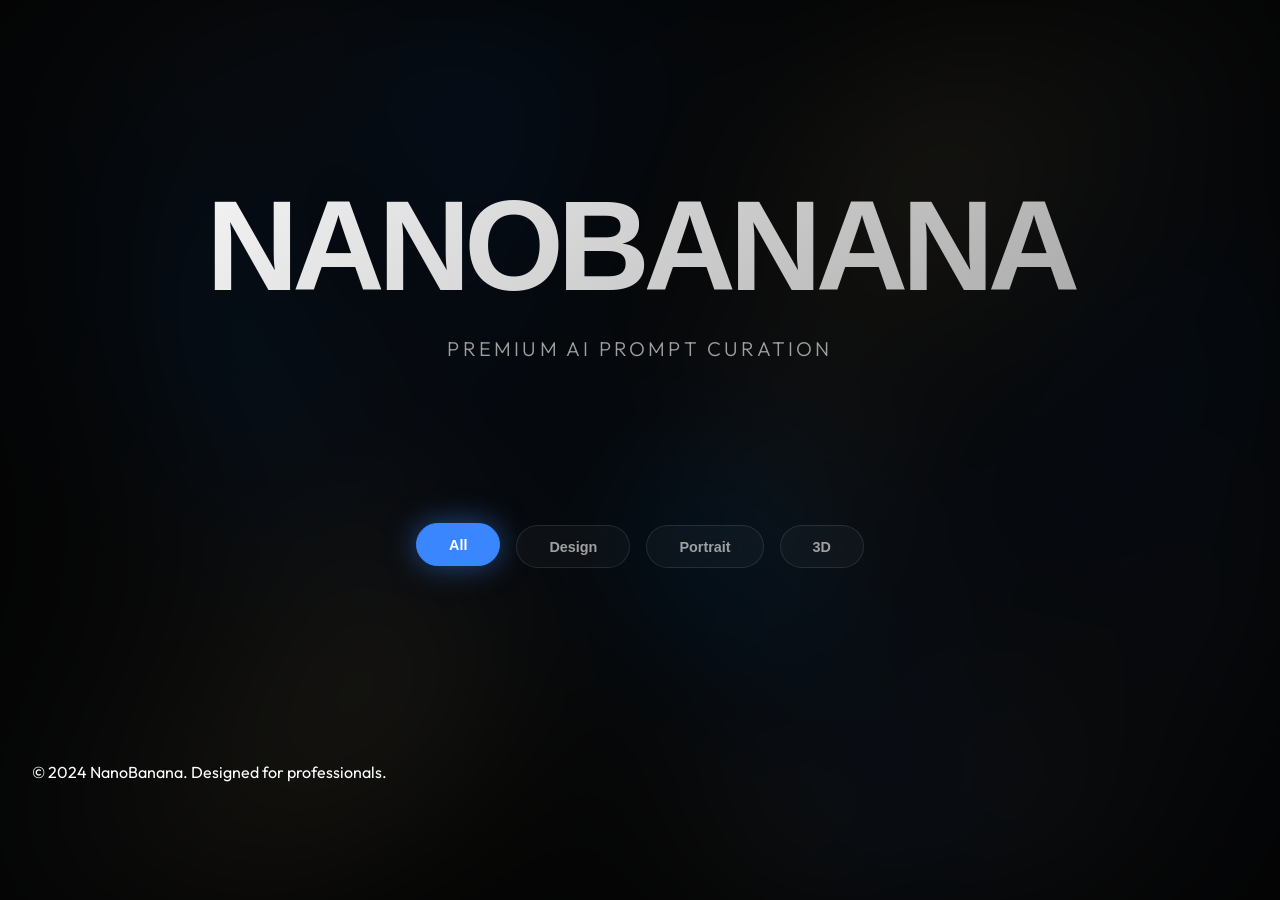
==== index.html @ cca03743 "Initial commit: Banana Gallery with Supabase and Security" ====
<!DOCTYPE html>
<html lang="ko">

<head>
    <meta charset="UTF-8">
    <meta name="viewport" content="width=device-width, initial-scale=1.0">
    <title>NanoBanana Prompt Gallery</title>
    <link rel="stylesheet" href="style.css">
    <link
        href="https://fonts.googleapis.com/css2?family=Outfit:wght@300;400;600;900&family=Syncopate:wght@700&display=swap"
        rel="stylesheet">
</head>

<body>
    <header class="hero">
        <div class="container">
            <h1 class="fade-in">NANOBANANA</h1>
            <p class="subtitle">Premium AI Prompt Curation</p>
        </div>
    </header>

    <main class="container">
        <div class="filter-bar">
            <button class="filter-btn active" data-tag="all">All</button>
            <button class="filter-btn" data-tag="Design">Design</button>
            <button class="filter-btn" data-tag="Portrait">Portrait</button>
            <button class="filter-btn" data-tag="3D">3D</button>
        </div>

        <div id="gallery" class="grid">
            <!-- Prompts will be loaded here -->
        </div>
    </main>

    <footer class="container">
        <p>&copy; 2024 NanoBanana. Designed for professionals.</p>
    </footer>

    <div id="modal" class="modal">
        <div class="modal-content">
            <span class="close">&times;</span>
            <div class="modal-body">
                <img id="modal-image" src="" alt="">
                <div class="modal-info">
                    <h2 id="modal-title"></h2>
                    <p id="modal-model" class="model-badge"></p>
                    <div class="prompt-box">
                        <pre id="modal-prompt"></pre>
                        <button id="copy-btn" class="copy-btn">COPY PROMPT</button>
                    </div>
                </div>
            </div>
        </div>
    </div>

    <script src="https://cdn.jsdelivr.net/npm/@supabase/supabase-js@2"></script>
    <script src="app.js"></script>
</body>

</html>
---- style.css ----
@import url('https://fonts.googleapis.com/css2?family=Outfit:wght@300;400;600;900&family=Syncopate:wght@700&display=swap');

:root {
    --bg-dark: #050505;
    --accent: #3a86ff;
    --accent-glow: rgba(58, 134, 255, 0.5);
    --gold: #d4af37;
    --glass: rgba(255, 255, 255, 0.03);
    --glass-border: rgba(255, 255, 255, 0.1);
    --text-primary: #ffffff;
    --text-secondary: #a0a0a0;
    --font-main: 'Outfit', sans-serif;
    --font-heading: 'Syncopate', sans-serif;
}

* {
    margin: 0;
    padding: 0;
    box-sizing: border-box;
}

body {
    background-color: var(--bg-dark);
    color: var(--text-primary);
    font-family: var(--font-main);
    line-height: 1.6;
    overflow-x: hidden;
    position: relative;
}

/* Luxury Background */
body::before {
    content: '';
    position: fixed;
    top: 0;
    left: 0;
    width: 100%;
    height: 100%;
    background: url('assets/images/hero-bg.png') no-repeat center center/cover;
    opacity: 0.15;
    z-index: -1;
    filter: blur(80px);
}

.container {
    max-width: 1400px;
    margin: 0 auto;
    padding: 0 2rem;
}

/* Navigation / Header */
.hero {
    padding: 12rem 0 6rem;
    text-align: center;
    position: relative;
}

h1 {
    font-family: var(--font-heading);
    font-size: clamp(3rem, 10vw, 9rem);
    font-weight: 900;
    line-height: 0.85;
    letter-spacing: -0.05em;
    margin-bottom: 2rem;
    background: linear-gradient(135deg, #fff 0%, #a0a0a0 100%);
    -webkit-background-clip: text;
    background-clip: text;
    -webkit-text-fill-color: transparent;
    text-transform: uppercase;
}

.subtitle {
    font-size: 1.25rem;
    color: var(--text-secondary);
    max-width: 700px;
    margin: 0 auto;
    font-weight: 300;
    letter-spacing: 0.2rem;
    text-transform: uppercase;
}

/* Premium Filter Bar */
.filter-bar {
    display: flex;
    justify-content: center;
    gap: 1rem;
    margin: 4rem 0;
    position: sticky;
    top: 2rem;
    z-index: 100;
}

.filter-btn {
    background: var(--glass);
    border: 1px solid var(--glass-border);
    backdrop-filter: blur(20px);
    color: var(--text-secondary);
    padding: 0.8rem 2rem;
    border-radius: 100px;
    cursor: pointer;
    font-weight: 600;
    font-size: 0.9rem;
    transition: all 0.4s cubic-bezier(0.23, 1, 0.32, 1);
}

.filter-btn.active,
.filter-btn:hover {
    background: var(--accent);
    color: white;
    border-color: var(--accent);
    box-shadow: 0 0 30px var(--accent-glow);
    transform: translateY(-2px);
}

/* Grid & Cards */
.grid {
    display: grid;
    grid-template-columns: repeat(auto-fill, minmax(350px, 1fr));
    gap: 3rem;
    padding-bottom: 8rem;
}

.card {
    position: relative;
    background: #000;
    border-radius: 24px;
    overflow: hidden;
    cursor: pointer;
    transition: all 0.6s cubic-bezier(0.165, 0.84, 0.44, 1);
    border: 1px solid #1a1a1a;
}

.card.reveal {
    opacity: 0;
    transform: translateY(30px);
}

.card:hover {
    transform: scale(1.02);
    border-color: var(--accent);
    box-shadow: 0 20px 40px rgba(0, 0, 0, 0.4);
}

.card img {
    width: 100%;
    height: 500px;
    object-fit: cover;
    transition: all 0.8s ease;
    filter: brightness(0.7) contrast(1.1);
}

.card:hover img {
    transform: scale(1.1);
    filter: brightness(1) contrast(1);
}

.card::after {
    content: '';
    position: absolute;
    bottom: 0;
    left: 0;
    width: 100%;
    height: 50%;
    background: linear-gradient(to top, rgba(0, 0, 0, 0.9) 0%, transparent 100%);
    pointer-events: none;
}

.card-info {
    position: absolute;
    bottom: 0;
    left: 0;
    padding: 2.5rem;
    z-index: 2;
    width: 100%;
}

.card h3 {
    font-family: var(--font-heading);
    font-size: 1.5rem;
    margin-bottom: 0.5rem;
    letter-spacing: -0.02em;
}

.card p {
    color: var(--accent);
    font-weight: 600;
    text-transform: uppercase;
    font-size: 0.8rem;
    letter-spacing: 0.1em;
}

/* Luxury Modal */
.modal {
    display: none;
    position: fixed;
    z-index: 1001;
    left: 0;
    top: 0;
    width: 100%;
    height: 100%;
    background: rgba(0, 0, 0, 0.9);
    backdrop-filter: blur(15px);
}

.modal-content {
    background: #0a0a0a;
    margin: 2% auto;
    max-width: 1200px;
    width: 95%;
    border-radius: 32px;
    overflow: hidden;
    position: relative;
    border: 1px solid #222;
}

.close {
    position: absolute;
    right: 32px;
    top: 24px;
    font-size: 32px;
    color: #fff;
    cursor: pointer;
    z-index: 10;
    transition: transform 0.3s ease;
}

.close:hover {
    transform: rotate(90deg);
}

.modal-body {
    display: flex;
}

.modal-body img {
    width: 60%;
    height: 85vh;
    object-fit: cover;
}

.modal-info {
    width: 40%;
    padding: 4rem;
    display: flex;
    flex-direction: column;
    justify-content: center;
}

.modal-info h2 {
    font-family: var(--font-heading);
    font-size: 2.5rem;
    margin-bottom: 1rem;
    line-height: 1;
}

.model-badge {
    color: var(--accent);
    text-transform: uppercase;
    font-size: 0.8rem;
    letter-spacing: 0.1rem;
    margin-bottom: 2rem;
    display: block;
}

.prompt-box {
    background: rgba(255, 255, 255, 0.03);
    padding: 2rem;
    border-radius: 20px;
    border: 1px solid rgba(255, 255, 255, 0.05);
}

pre {
    white-space: pre-wrap;
    word-break: break-all;
    font-family: inherit;
    font-size: 1.1rem;
    color: var(--text-secondary);
    margin-bottom: 2.5rem;
    line-height: 1.8;
}

.copy-btn {
    background: var(--text-primary);
    color: #000;
    border: none;
    padding: 1.2rem;
    border-radius: 12px;
    font-weight: 900;
    cursor: pointer;
    width: 100%;
    text-transform: uppercase;
    letter-spacing: 0.1rem;
    transition: all 0.3s ease;
}

.copy-btn:hover {
    background: var(--accent);
    color: white;
}

@media (max-width: 1024px) {
    .modal-body {
        flex-direction: column;
    }

    .modal-body img,
    .modal-info {
        width: 100%;
    }

    .modal-body img {
        height: 400px;
    }

    .modal-info {
        padding: 2rem;
    }
}

@media (max-width: 768px) {
    h1 {
        font-size: 4rem;
    }

    .hero {
        padding: 8rem 0 4rem;
    }

    .filter-bar {
        overflow-x: auto;
        justify-content: flex-start;
        padding: 1rem;
    }

    .filter-btn {
        white-space: nowrap;
    }
}
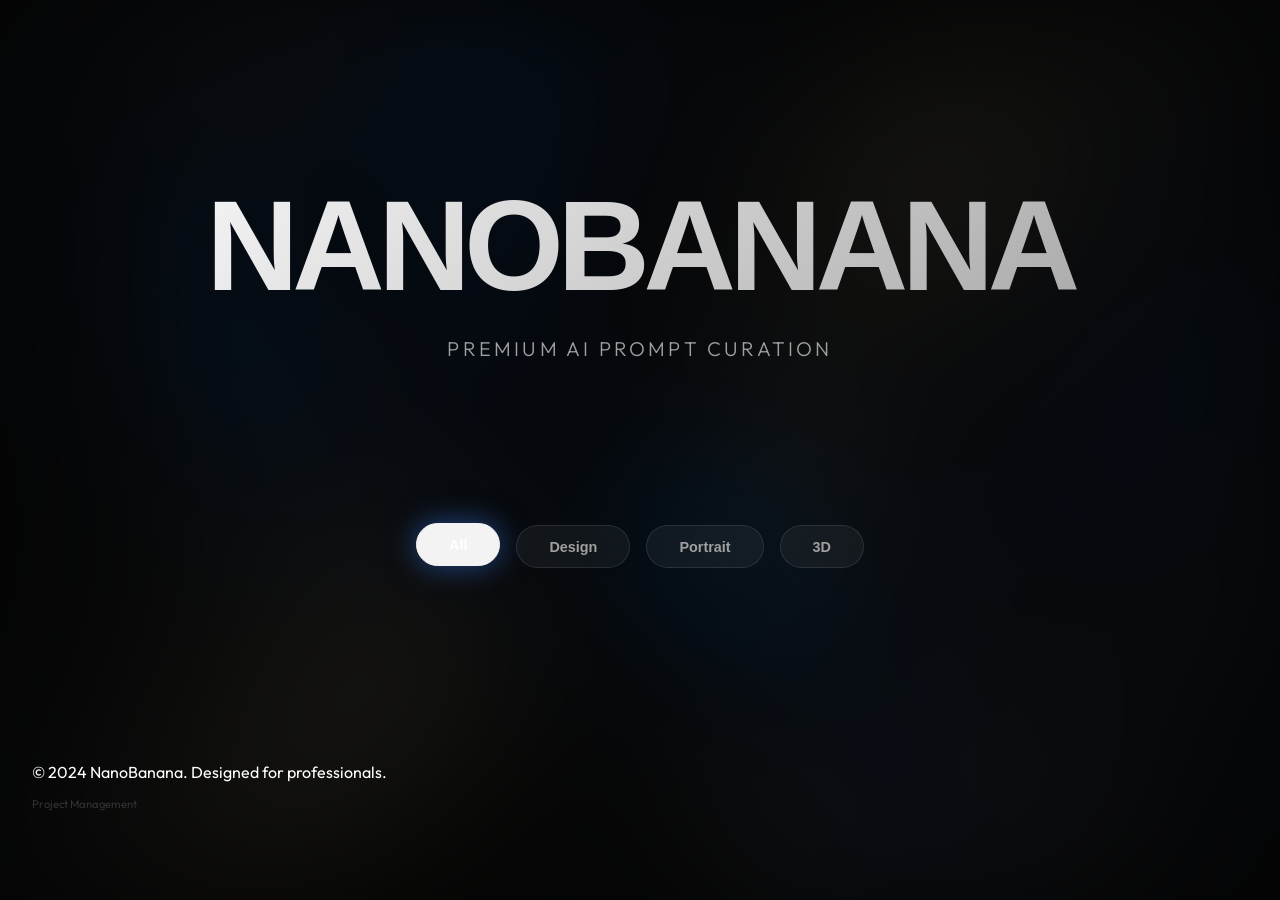
==== commit 75cc3144: "Genius Upgrade: Fixed filtering, improved UI, and added admin link" ====
--- a/index.html
+++ b/index.html
@@ -34,6 +34,9 @@
 
     <footer class="container">
         <p>&copy; 2024 NanoBanana. Designed for professionals.</p>
+        <a href="admin.html"
+            style="font-size: 0.7rem; color: #333; text-decoration: none; margin-top: 10px; display: block;">Project
+            Management</a>
     </footer>
 
     <div id="modal" class="modal">
--- a/style.css
+++ b/style.css
@@ -11,18 +11,27 @@
     --text-secondary: #a0a0a0;
     --font-main: 'Outfit', sans-serif;
     --font-heading: 'Syncopate', sans-serif;
+    --bg: #050505;
+    --card-bg: rgba(255, 255, 255, 0.03);
+    --glass: rgba(255, 255, 255, 0.05);
+    --accent: #f3f3f3;
+    --text: #ffffff;
+    --text-dim: #a0a0a0;
+    --banana: #FFE135;
+    --gradient: linear-gradient(135deg, #FFD700 0%, #FFA500 100%);
 }
 
 * {
     margin: 0;
     padding: 0;
     box-sizing: border-box;
+    -webkit-font-smoothing: antialiased;
 }
 
 body {
-    background-color: var(--bg-dark);
-    color: var(--text-primary);
-    font-family: var(--font-main);
+    background: var(--bg);
+    color: var(--text);
+    font-family: 'Outfit', sans-serif;
     line-height: 1.6;
     overflow-x: hidden;
     position: relative;
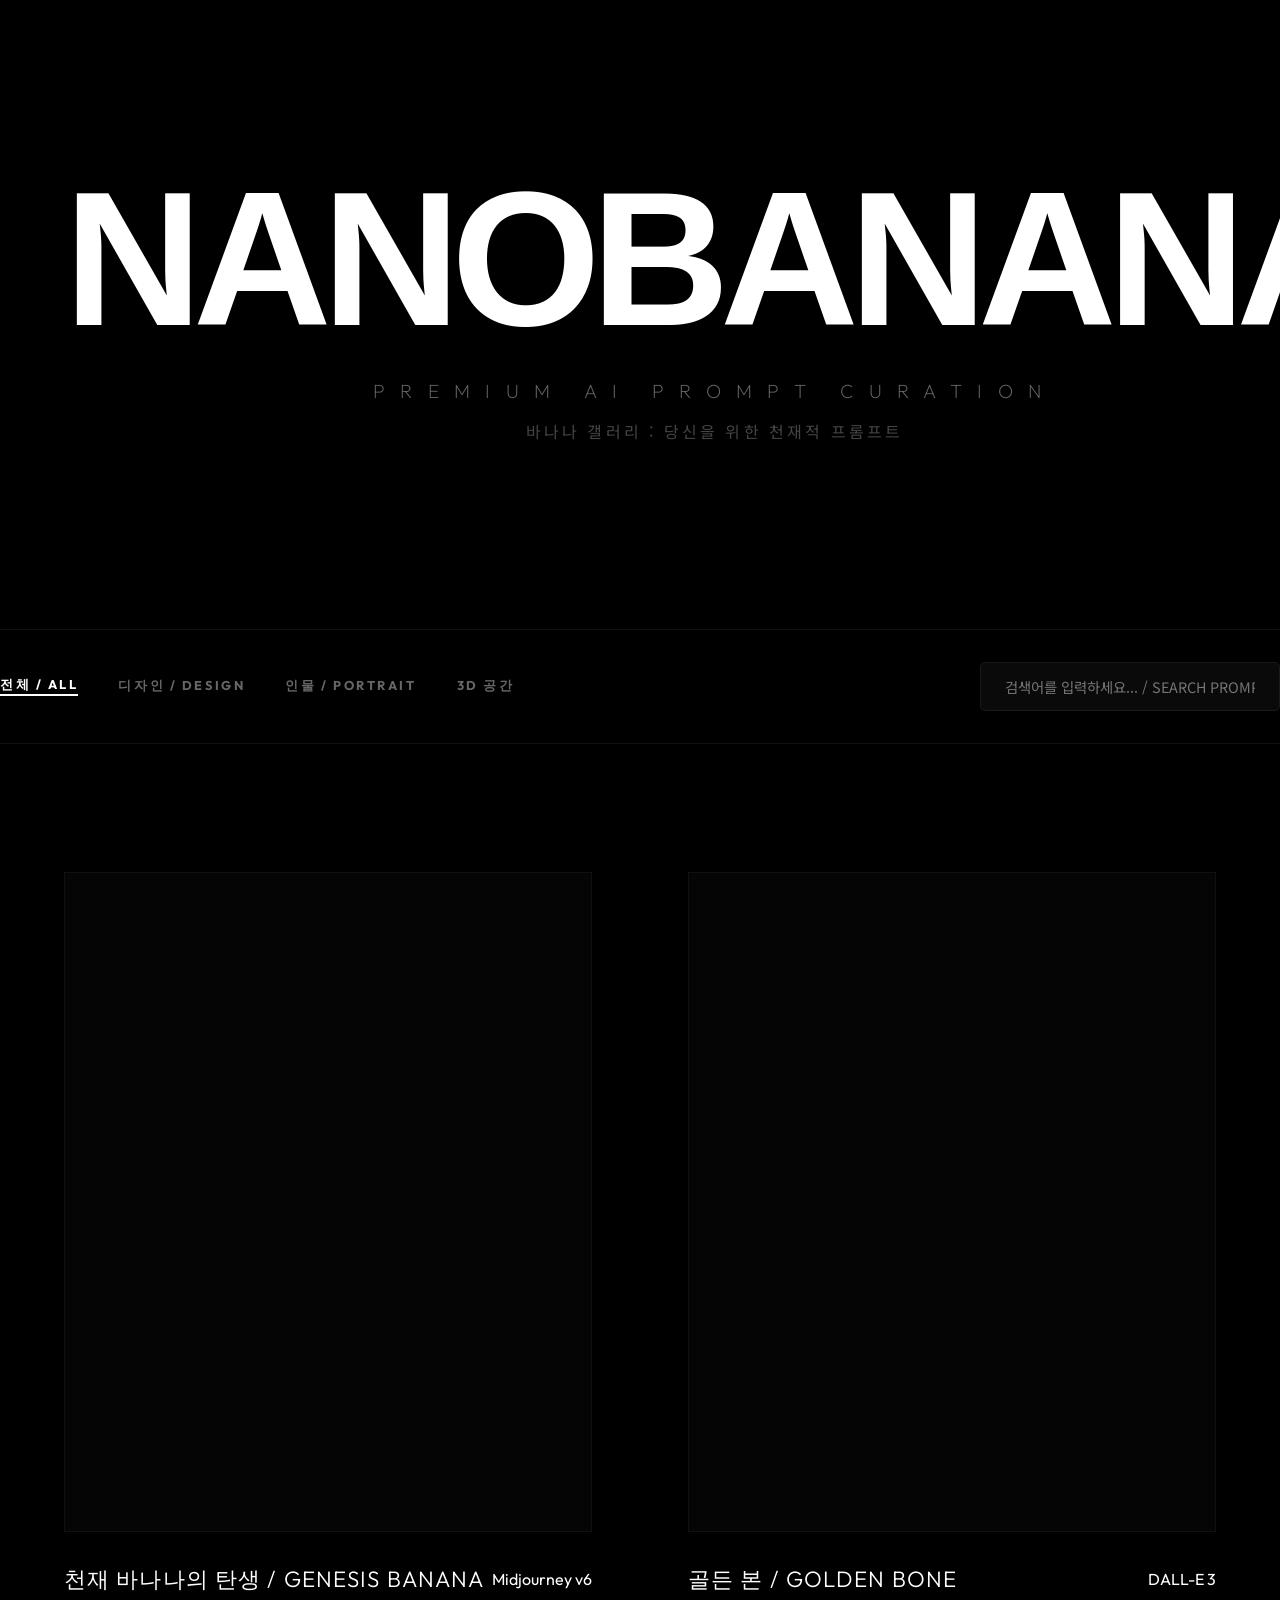
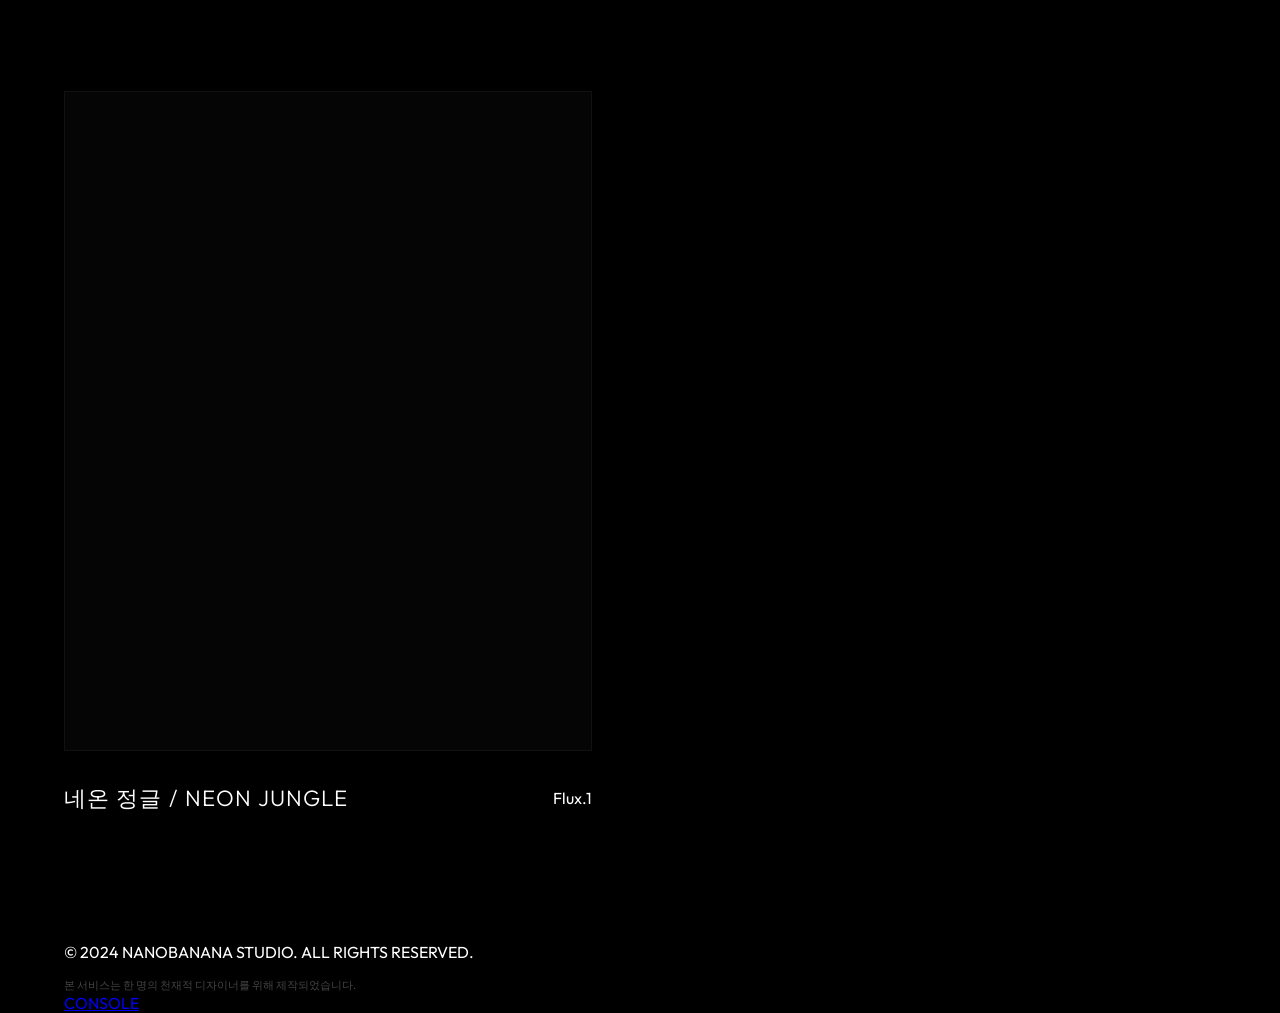
==== commit d0431ad9: "Strategic Update: Search, KR Support, and Data Management Console" ====
--- a/index.html
+++ b/index.html
@@ -4,54 +4,64 @@
 <head>
     <meta charset="UTF-8">
     <meta name="viewport" content="width=device-width, initial-scale=1.0">
-    <title>NanoBanana Prompt Gallery</title>
+    <title>NANOBANANA | 프리미엄 프롬프트 전시관</title>
     <link rel="stylesheet" href="style.css">
     <link
-        href="https://fonts.googleapis.com/css2?family=Outfit:wght@300;400;600;900&family=Syncopate:wght@700&display=swap"
+        href="https://fonts.googleapis.com/css2?family=Outfit:wght@200;300;400;700;900&family=Noto+Sans+KR:wght@100;300;400;700&family=Syncopate:wght@700&display=swap"
         rel="stylesheet">
 </head>
 
 <body>
-    <header class="hero">
+    <header>
         <div class="container">
-            <h1 class="fade-in">NANOBANANA</h1>
-            <p class="subtitle">Premium AI Prompt Curation</p>
+            <h1 id="hero-title">NANOBANANA</h1>
+            <p class="subtitle">PREMIUM AI PROMPT CURATION</p>
+            <p class="kor-subtitle">바나나 갤러리 : 당신을 위한 천재적 프롬프트</p>
         </div>
     </header>
 
+    <div class="sticky-nav">
+        <div class="container nav-box">
+            <nav class="filter-bar">
+                <button class="filter-btn active" data-tag="all">전체 / ALL</button>
+                <button class="filter-btn" data-tag="Design">디자인 / DESIGN</button>
+                <button class="filter-btn" data-tag="Portrait">인물 / PORTRAIT</button>
+                <button class="filter-btn" data-tag="3D">3D 공간</button>
+            </nav>
+            <div class="search-box">
+                <input type="text" id="search-input" placeholder="검색어를 입력하세요... / SEARCH PROMPT">
+            </div>
+        </div>
+    </div>
+
     <main class="container">
-        <div class="filter-bar">
-            <button class="filter-btn active" data-tag="all">All</button>
-            <button class="filter-btn" data-tag="Design">Design</button>
-            <button class="filter-btn" data-tag="Portrait">Portrait</button>
-            <button class="filter-btn" data-tag="3D">3D</button>
-        </div>
-
         <div id="gallery" class="grid">
-            <!-- Prompts will be loaded here -->
+            <!-- 콘텐츠가 로드되는 중입니다 -->
         </div>
     </main>
 
-    <footer class="container">
-        <p>&copy; 2024 NanoBanana. Designed for professionals.</p>
-        <a href="admin.html"
-            style="font-size: 0.7rem; color: #333; text-decoration: none; margin-top: 10px; display: block;">Project
-            Management</a>
+    <footer>
+        <div class="container">
+            <p>&copy; 2024 NANOBANANA STUDIO. ALL RIGHTS RESERVED.</p>
+            <p style="font-size: 0.7rem; color: #444; margin-top: 1rem;">본 서비스는 한 명의 천재적 디자이너를 위해 제작되었습니다.</p>
+            <a href="admin.html" class="admin-link">CONSOLE</a>
+        </div>
     </footer>
 
+    <!-- Modal -->
     <div id="modal" class="modal">
+        <span class="close" id="modal-close">&times;</span>
         <div class="modal-content">
-            <span class="close">&times;</span>
-            <div class="modal-body">
+            <div class="modal-left">
                 <img id="modal-image" src="" alt="">
-                <div class="modal-info">
-                    <h2 id="modal-title"></h2>
-                    <p id="modal-model" class="model-badge"></p>
-                    <div class="prompt-box">
-                        <pre id="modal-prompt"></pre>
-                        <button id="copy-btn" class="copy-btn">COPY PROMPT</button>
-                    </div>
+            </div>
+            <div class="modal-right">
+                <p id="modal-model" class="model-tag"></p>
+                <h2 id="modal-title"></h2>
+                <div class="modal-prompt-box">
+                    <pre id="modal-prompt"></pre>
                 </div>
+                <button id="copy-btn" class="copy-btn">프롬프트 복사 / COPY PROMPT</button>
             </div>
         </div>
     </div>
--- a/style.css
+++ b/style.css
@@ -1,24 +1,14 @@
-@import url('https://fonts.googleapis.com/css2?family=Outfit:wght@300;400;600;900&family=Syncopate:wght@700&display=swap');
+@import url('https://fonts.googleapis.com/css2?family=Outfit:wght@200;300;400;700;900&family=Noto+Sans+KR:wght@100;300;400;700&family=Syncopate:wght@700&display=swap');
 
 :root {
-    --bg-dark: #050505;
-    --accent: #3a86ff;
-    --accent-glow: rgba(58, 134, 255, 0.5);
-    --gold: #d4af37;
-    --glass: rgba(255, 255, 255, 0.03);
-    --glass-border: rgba(255, 255, 255, 0.1);
-    --text-primary: #ffffff;
-    --text-secondary: #a0a0a0;
+    --bg: #000000;
+    --accent: #ffffff;
+    --accent-dim: #666666;
+    --banana: #FFE135;
+    --font-heading: 'Syncopate', sans-serif;
+    --font-kr: 'Noto Sans KR', sans-serif;
     --font-main: 'Outfit', sans-serif;
-    --font-heading: 'Syncopate', sans-serif;
-    --bg: #050505;
-    --card-bg: rgba(255, 255, 255, 0.03);
-    --glass: rgba(255, 255, 255, 0.05);
-    --accent: #f3f3f3;
-    --text: #ffffff;
-    --text-dim: #a0a0a0;
-    --banana: #FFE135;
-    --gradient: linear-gradient(135deg, #FFD700 0%, #FFA500 100%);
+    --transition: all 0.8s cubic-bezier(0.19, 1, 0.22, 1);
 }
 
 * {
@@ -30,318 +20,286 @@
 
 body {
     background: var(--bg);
-    color: var(--text);
-    font-family: 'Outfit', sans-serif;
-    line-height: 1.6;
+    color: var(--accent);
+    font-family: var(--font-main);
     overflow-x: hidden;
-    position: relative;
-}
-
-/* Luxury Background */
-body::before {
-    content: '';
-    position: fixed;
-    top: 0;
-    left: 0;
-    width: 100%;
-    height: 100%;
-    background: url('assets/images/hero-bg.png') no-repeat center center/cover;
-    opacity: 0.15;
-    z-index: -1;
-    filter: blur(80px);
 }
 
 .container {
-    max-width: 1400px;
+    max-width: 1800px;
     margin: 0 auto;
-    padding: 0 2rem;
-}
-
-/* Navigation / Header */
-.hero {
-    padding: 12rem 0 6rem;
+    padding: 0 5vw;
+}
+
+/* --- Header --- */
+header {
+    height: 70vh;
+    display: flex;
+    flex-direction: column;
+    justify-content: center;
+    align-items: center;
     text-align: center;
-    position: relative;
+    border-bottom: 1px solid #111;
 }
 
 h1 {
     font-family: var(--font-heading);
-    font-size: clamp(3rem, 10vw, 9rem);
-    font-weight: 900;
-    line-height: 0.85;
+    font-size: clamp(3rem, 15vw, 15rem);
+    font-weight: 700;
+    line-height: 0.75;
     letter-spacing: -0.05em;
-    margin-bottom: 2rem;
-    background: linear-gradient(135deg, #fff 0%, #a0a0a0 100%);
-    -webkit-background-clip: text;
-    background-clip: text;
-    -webkit-text-fill-color: transparent;
+    margin-bottom: 3rem;
+}
+
+.subtitle {
+    font-size: 1.2rem;
     text-transform: uppercase;
-}
-
-.subtitle {
-    font-size: 1.25rem;
-    color: var(--text-secondary);
-    max-width: 700px;
-    margin: 0 auto;
-    font-weight: 300;
+    letter-spacing: 0.8em;
+    color: var(--accent-dim);
+    font-weight: 200;
+    margin-bottom: 1rem;
+}
+
+.kor-subtitle {
+    font-family: var(--font-kr);
+    font-size: 1rem;
     letter-spacing: 0.2rem;
+    color: #444;
+}
+
+/* --- Sticky Navigation --- */
+.sticky-nav {
+    position: sticky;
+    top: 0;
+    z-index: 1000;
+    background: rgba(0, 0, 0, 0.9);
+    backdrop-filter: blur(40px);
+    border-bottom: 1px solid #111;
+}
+
+.nav-box {
+    display: flex;
+    justify-content: space-between;
+    align-items: center;
+    padding: 2rem 0;
+}
+
+.filter-bar {
+    display: flex;
+    gap: 2.5rem;
+}
+
+.filter-btn {
+    background: none;
+    border: none;
+    color: var(--accent-dim);
+    font-family: var(--font-main);
+    font-size: 0.8rem;
+    font-weight: 700;
     text-transform: uppercase;
-}
-
-/* Premium Filter Bar */
-.filter-bar {
-    display: flex;
-    justify-content: center;
-    gap: 1rem;
-    margin: 4rem 0;
-    position: sticky;
-    top: 2rem;
-    z-index: 100;
-}
-
-.filter-btn {
-    background: var(--glass);
-    border: 1px solid var(--glass-border);
-    backdrop-filter: blur(20px);
-    color: var(--text-secondary);
-    padding: 0.8rem 2rem;
-    border-radius: 100px;
-    cursor: pointer;
-    font-weight: 600;
+    letter-spacing: 0.2em;
+    cursor: pointer;
+    transition: var(--transition);
+}
+
+.filter-btn:hover,
+.filter-btn.active {
+    color: var(--accent);
+}
+
+.filter-btn.active {
+    border-bottom: 2px solid white;
+}
+
+.search-box {
+    width: 300px;
+}
+
+.search-box input {
+    width: 100%;
+    background: #0a0a0a;
+    border: 1px solid #1a1a1a;
+    color: white;
+    padding: 0.8rem 1.5rem;
+    border-radius: 5px;
+    font-family: var(--font-kr);
     font-size: 0.9rem;
-    transition: all 0.4s cubic-bezier(0.23, 1, 0.32, 1);
-}
-
-.filter-btn.active,
-.filter-btn:hover {
-    background: var(--accent);
-    color: white;
-    border-color: var(--accent);
-    box-shadow: 0 0 30px var(--accent-glow);
-    transform: translateY(-2px);
-}
-
-/* Grid & Cards */
+}
+
+/* --- Grid --- */
 .grid {
     display: grid;
-    grid-template-columns: repeat(auto-fill, minmax(350px, 1fr));
-    gap: 3rem;
-    padding-bottom: 8rem;
+    grid-template-columns: repeat(auto-fill, minmax(400px, 1fr));
+    gap: 6rem;
+    padding: 8rem 0;
 }
 
 .card {
     position: relative;
-    background: #000;
-    border-radius: 24px;
+    cursor: pointer;
+}
+
+.card-img-wrapper {
+    width: 100%;
+    aspect-ratio: 4/5;
+    background: #050505;
     overflow: hidden;
-    cursor: pointer;
-    transition: all 0.6s cubic-bezier(0.165, 0.84, 0.44, 1);
-    border: 1px solid #1a1a1a;
-}
-
-.card.reveal {
-    opacity: 0;
-    transform: translateY(30px);
-}
-
-.card:hover {
-    transform: scale(1.02);
-    border-color: var(--accent);
-    box-shadow: 0 20px 40px rgba(0, 0, 0, 0.4);
+    margin-bottom: 2rem;
+    border: 1px solid #111;
 }
 
 .card img {
     width: 100%;
-    height: 500px;
+    height: 100%;
     object-fit: cover;
-    transition: all 0.8s ease;
-    filter: brightness(0.7) contrast(1.1);
+    filter: grayscale(1) brightness(0.7);
+    transition: all 1.2s cubic-bezier(0.19, 1, 0.22, 1);
 }
 
 .card:hover img {
-    transform: scale(1.1);
-    filter: brightness(1) contrast(1);
-}
-
-.card::after {
-    content: '';
-    position: absolute;
-    bottom: 0;
-    left: 0;
-    width: 100%;
-    height: 50%;
-    background: linear-gradient(to top, rgba(0, 0, 0, 0.9) 0%, transparent 100%);
-    pointer-events: none;
+    filter: grayscale(0) brightness(1);
+    transform: scale(1.05);
 }
 
 .card-info {
-    position: absolute;
-    bottom: 0;
-    left: 0;
-    padding: 2.5rem;
-    z-index: 2;
-    width: 100%;
-}
-
-.card h3 {
-    font-family: var(--font-heading);
-    font-size: 1.5rem;
-    margin-bottom: 0.5rem;
-    letter-spacing: -0.02em;
-}
-
-.card p {
-    color: var(--accent);
-    font-weight: 600;
+    display: flex;
+    justify-content: space-between;
+    align-items: center;
+}
+
+.card-info h3 {
+    font-size: 1.4rem;
+    font-weight: 300;
     text-transform: uppercase;
-    font-size: 0.8rem;
-    letter-spacing: 0.1em;
-}
-
-/* Luxury Modal */
+    letter-spacing: 0.05em;
+}
+
+/* --- Modal --- */
 .modal {
     display: none;
     position: fixed;
-    z-index: 1001;
+    z-index: 2000;
+    top: 0;
     left: 0;
-    top: 0;
     width: 100%;
     height: 100%;
-    background: rgba(0, 0, 0, 0.9);
-    backdrop-filter: blur(15px);
+    background: var(--bg);
 }
 
 .modal-content {
-    background: #0a0a0a;
-    margin: 2% auto;
-    max-width: 1200px;
-    width: 95%;
-    border-radius: 32px;
-    overflow: hidden;
-    position: relative;
-    border: 1px solid #222;
+    height: 100%;
+    display: grid;
+    grid-template-columns: 1.2fr 0.8fr;
+}
+
+.modal-left {
+    background: #000;
+    display: flex;
+    justify-content: center;
+    align-items: center;
+}
+
+.modal-left img {
+    width: 100%;
+    height: 100%;
+    object-fit: contain;
+}
+
+.modal-right {
+    padding: 6vw;
+    display: flex;
+    flex-direction: column;
+    justify-content: center;
+    border-left: 1px solid #111;
+}
+
+.modal-right h2 {
+    font-size: 3.5rem;
+    margin-bottom: 2rem;
+    line-height: 1;
+}
+
+.modal-prompt-box {
+    background: #080808;
+    padding: 2rem;
+    border-radius: 10px;
+    margin-bottom: 3rem;
+    border: 1px solid #111;
+}
+
+.modal-prompt-box pre {
+    white-space: pre-wrap;
+    font-size: 1.2rem;
+    font-weight: 300;
+    line-height: 1.6;
+    color: var(--accent-dim);
+}
+
+.copy-btn {
+    background: var(--accent);
+    color: #000;
+    border: none;
+    padding: 1.5rem;
+    font-weight: 900;
+    text-transform: uppercase;
+    cursor: pointer;
+    transition: var(--transition);
+}
+
+.copy-btn:hover {
+    background: var(--banana);
 }
 
 .close {
     position: absolute;
-    right: 32px;
-    top: 24px;
-    font-size: 32px;
-    color: #fff;
-    cursor: pointer;
-    z-index: 10;
-    transition: transform 0.3s ease;
-}
-
-.close:hover {
-    transform: rotate(90deg);
-}
-
-.modal-body {
-    display: flex;
-}
-
-.modal-body img {
-    width: 60%;
-    height: 85vh;
-    object-fit: cover;
-}
-
-.modal-info {
-    width: 40%;
-    padding: 4rem;
-    display: flex;
-    flex-direction: column;
-    justify-content: center;
-}
-
-.modal-info h2 {
-    font-family: var(--font-heading);
+    top: 3rem;
+    right: 3rem;
     font-size: 2.5rem;
+    cursor: pointer;
+}
+
+/* --- Admin Panel Fixes --- */
+.admin-list {
+    margin-top: 5rem;
+    border-top: 1px solid #222;
+    padding-top: 3rem;
+}
+
+.admin-item {
+    display: flex;
+    justify-content: space-between;
+    align-items: center;
+    padding: 1.5rem;
+    background: #0a0a0a;
+    border: 1px solid #111;
     margin-bottom: 1rem;
-    line-height: 1;
-}
-
-.model-badge {
-    color: var(--accent);
-    text-transform: uppercase;
-    font-size: 0.8rem;
-    letter-spacing: 0.1rem;
-    margin-bottom: 2rem;
-    display: block;
-}
-
-.prompt-box {
-    background: rgba(255, 255, 255, 0.03);
-    padding: 2rem;
-    border-radius: 20px;
-    border: 1px solid rgba(255, 255, 255, 0.05);
-}
-
-pre {
-    white-space: pre-wrap;
-    word-break: break-all;
-    font-family: inherit;
-    font-size: 1.1rem;
-    color: var(--text-secondary);
-    margin-bottom: 2.5rem;
-    line-height: 1.8;
-}
-
-.copy-btn {
-    background: var(--text-primary);
-    color: #000;
+}
+
+.delete-btn {
+    background: #ff4d4d;
+    color: white;
     border: none;
-    padding: 1.2rem;
-    border-radius: 12px;
-    font-weight: 900;
-    cursor: pointer;
-    width: 100%;
-    text-transform: uppercase;
-    letter-spacing: 0.1rem;
-    transition: all 0.3s ease;
-}
-
-.copy-btn:hover {
-    background: var(--accent);
-    color: white;
-}
-
-@media (max-width: 1024px) {
-    .modal-body {
+    padding: 0.5rem 1rem;
+    cursor: pointer;
+    font-weight: 700;
+}
+
+@media (max-width: 1000px) {
+    .modal-content {
+        grid-template-columns: 1fr;
+        overflow-y: auto;
+    }
+
+    .modal-left {
+        height: 50vh;
+    }
+
+    .nav-box {
         flex-direction: column;
+        gap: 2rem;
     }
 
-    .modal-body img,
-    .modal-info {
+    .search-box {
         width: 100%;
     }
-
-    .modal-body img {
-        height: 400px;
-    }
-
-    .modal-info {
-        padding: 2rem;
-    }
-}
-
-@media (max-width: 768px) {
-    h1 {
-        font-size: 4rem;
-    }
-
-    .hero {
-        padding: 8rem 0 4rem;
-    }
-
-    .filter-bar {
-        overflow-x: auto;
-        justify-content: flex-start;
-        padding: 1rem;
-    }
-
-    .filter-btn {
-        white-space: nowrap;
-    }
 }
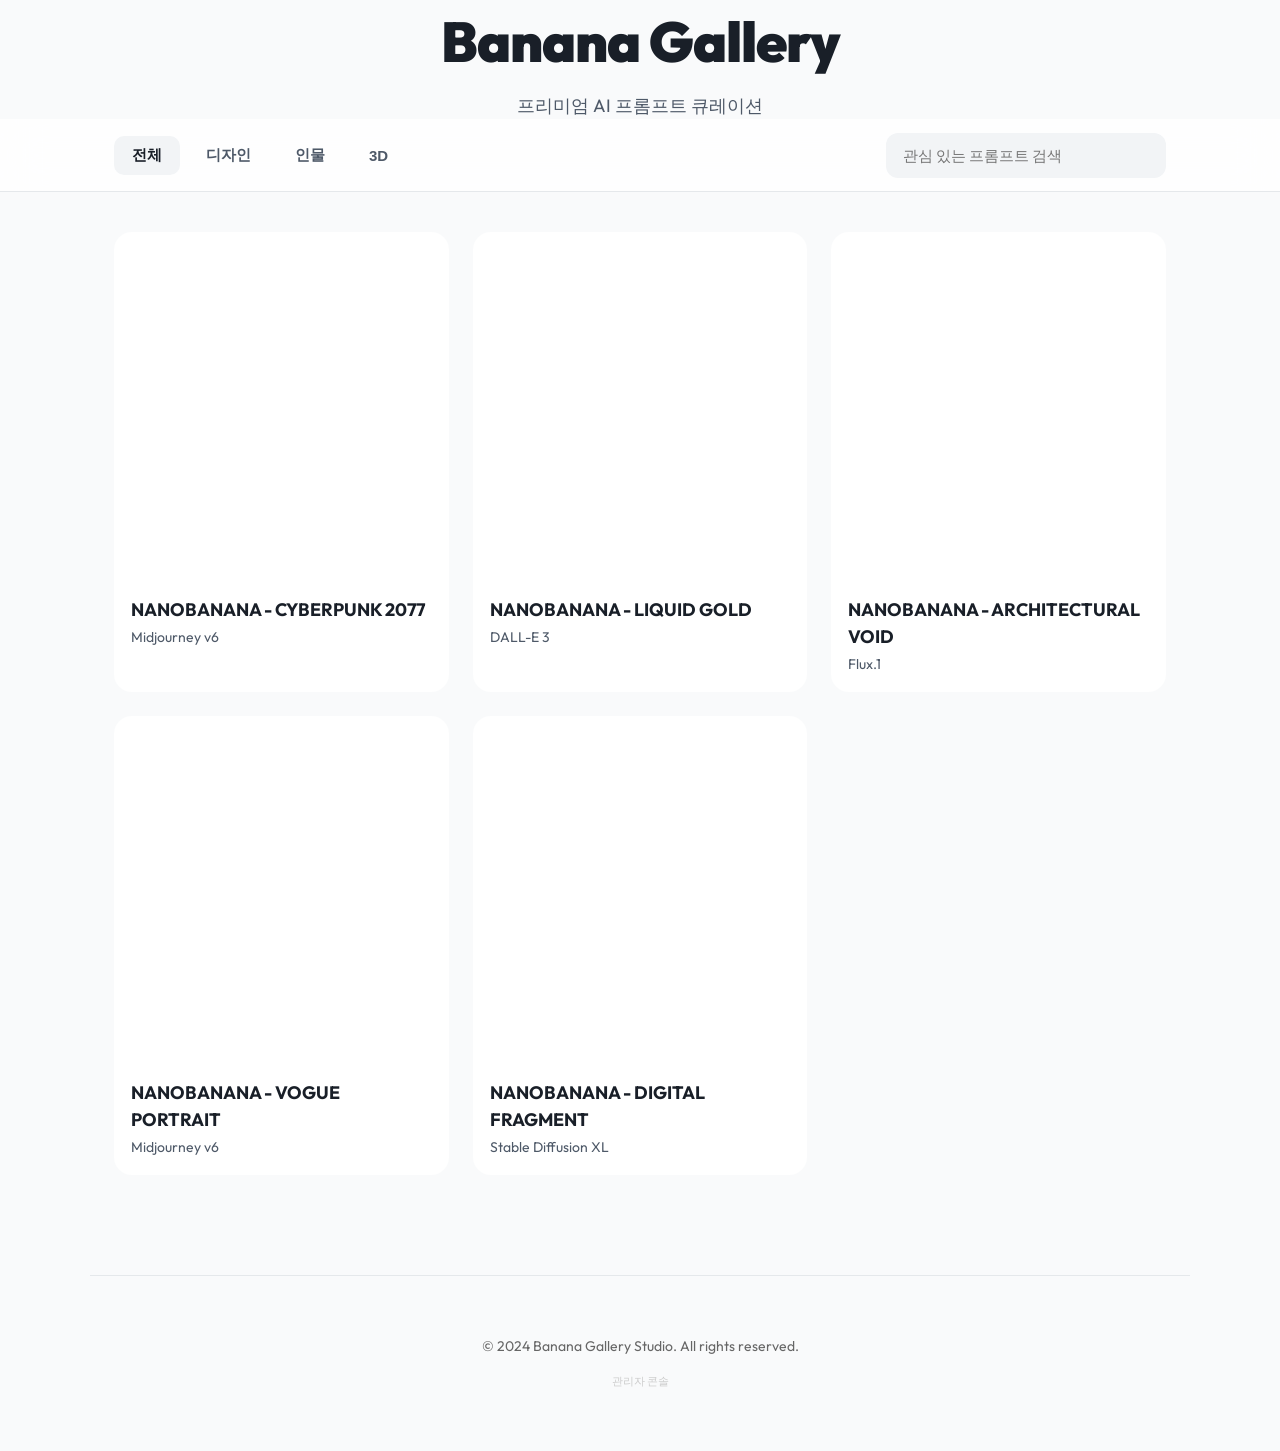
==== commit 2bea31f9: "Force Update: Toss Premium Design & Admin Fixes" ====
--- a/index.html
+++ b/index.html
@@ -4,64 +4,59 @@
 <head>
     <meta charset="UTF-8">
     <meta name="viewport" content="width=device-width, initial-scale=1.0">
-    <title>NANOBANANA | 프리미엄 프롬프트 전시관</title>
+    <title>바나나 갤러리 | Banana Gallery</title>
     <link rel="stylesheet" href="style.css">
-    <link
-        href="https://fonts.googleapis.com/css2?family=Outfit:wght@200;300;400;700;900&family=Noto+Sans+KR:wght@100;300;400;700&family=Syncopate:wght@700&display=swap"
-        rel="stylesheet">
 </head>
 
 <body>
-    <header>
-        <div class="container">
-            <h1 id="hero-title">NANOBANANA</h1>
-            <p class="subtitle">PREMIUM AI PROMPT CURATION</p>
-            <p class="kor-subtitle">바나나 갤러리 : 당신을 위한 천재적 프롬프트</p>
-        </div>
+    <header class="container">
+        <h1>Banana Gallery</h1>
+        <p class="subtitle">프리미엄 AI 프롬프트 큐레이션</p>
     </header>
 
-    <div class="sticky-nav">
-        <div class="container nav-box">
-            <nav class="filter-bar">
-                <button class="filter-btn active" data-tag="all">전체 / ALL</button>
-                <button class="filter-btn" data-tag="Design">디자인 / DESIGN</button>
-                <button class="filter-btn" data-tag="Portrait">인물 / PORTRAIT</button>
-                <button class="filter-btn" data-tag="3D">3D 공간</button>
+    <div class="nav-box">
+        <div class="container nav-content">
+            <nav class="filter-group">
+                <button class="filter-btn active" data-tag="all">전체</button>
+                <button class="filter-btn" data-tag="Design">디자인</button>
+                <button class="filter-btn" data-tag="Portrait">인물</button>
+                <button class="filter-btn" data-tag="3D">3D</button>
             </nav>
-            <div class="search-box">
-                <input type="text" id="search-input" placeholder="검색어를 입력하세요... / SEARCH PROMPT">
+            <div class="search-input-wrapper">
+                <input type="text" id="search-input" placeholder="관심 있는 프롬프트 검색">
             </div>
         </div>
     </div>
 
     <main class="container">
         <div id="gallery" class="grid">
-            <!-- 콘텐츠가 로드되는 중입니다 -->
+            <!-- 콘텐츠 로드 중... -->
         </div>
     </main>
 
-    <footer>
-        <div class="container">
-            <p>&copy; 2024 NANOBANANA STUDIO. ALL RIGHTS RESERVED.</p>
-            <p style="font-size: 0.7rem; color: #444; margin-top: 1rem;">본 서비스는 한 명의 천재적 디자이너를 위해 제작되었습니다.</p>
-            <a href="admin.html" class="admin-link">CONSOLE</a>
-        </div>
+    <footer class="container"
+        style="text-align: center; padding: 60px 0; border-top: 1px solid #e5e8eb; color: #666; font-size: 14px;">
+        <p>&copy; 2024 Banana Gallery Studio. All rights reserved.</p>
+        <a href="admin.html"
+            style="margin-top: 16px; display: inline-block; color: #ccc; text-decoration: none; font-size: 11px;">관리자
+            콘솔</a>
     </footer>
 
     <!-- Modal -->
     <div id="modal" class="modal">
-        <span class="close" id="modal-close">&times;</span>
         <div class="modal-content">
             <div class="modal-left">
                 <img id="modal-image" src="" alt="">
             </div>
             <div class="modal-right">
-                <p id="modal-model" class="model-tag"></p>
-                <h2 id="modal-title"></h2>
-                <div class="modal-prompt-box">
-                    <pre id="modal-prompt"></pre>
+                <h2 id="modal-title" style="font-size: 32px; margin-bottom: 12px;"></h2>
+                <p id="modal-model" style="color: #3182f6; font-weight: 700; margin-bottom: 24px;"></p>
+                <div style="background: #f2f4f6; padding: 24px; border-radius: 16px; margin-bottom: 32px;">
+                    <p id="modal-prompt" style="font-size: 16px; color: #4e5968; line-height: 1.6;"></p>
                 </div>
-                <button id="copy-btn" class="copy-btn">프롬프트 복사 / COPY PROMPT</button>
+                <button id="copy-btn" class="submit-btn">프롬프트 복사</button>
+                <span id="modal-close"
+                    style="position: absolute; top: 24px; right: 24px; cursor: pointer; font-size: 24px; color: #ccc;">&times;</span>
             </div>
         </div>
     </div>
--- a/style.css
+++ b/style.css
@@ -1,14 +1,20 @@
-@import url('https://fonts.googleapis.com/css2?family=Outfit:wght@200;300;400;700;900&family=Noto+Sans+KR:wght@100;300;400;700&family=Syncopate:wght@700&display=swap');
+@import url('https://cdn.jsdelivr.net/gh/orioncactus/pretendard/dist/web/static/pretendard.css');
+@import url('https://fonts.googleapis.com/css2?family=Outfit:wght@200;400;700;900&display=swap');
 
 :root {
-    --bg: #000000;
-    --accent: #ffffff;
-    --accent-dim: #666666;
+    --bg: #ffffff;
+    --gray-50: #f9fafb;
+    --gray-100: #f2f4f6;
+    --gray-200: #e5e8eb;
+    --gray-600: #4e5968;
+    --gray-700: #333d4b;
+    --gray-900: #191f28;
+    --accent: #3182f6;
+    /* Toss Blue for functional points */
     --banana: #FFE135;
-    --font-heading: 'Syncopate', sans-serif;
-    --font-kr: 'Noto Sans KR', sans-serif;
-    --font-main: 'Outfit', sans-serif;
-    --transition: all 0.8s cubic-bezier(0.19, 1, 0.22, 1);
+    --font-main: 'Pretendard', 'Outfit', sans-serif;
+    --radius: 18px;
+    --transition: all 0.4s cubic-bezier(0.165, 0.84, 0.44, 1);
 }
 
 * {
@@ -19,159 +25,224 @@
 }
 
 body {
-    background: var(--bg);
-    color: var(--accent);
+    background-color: var(--gray-50);
+    color: var(--gray-900);
     font-family: var(--font-main);
-    overflow-x: hidden;
+    line-height: 1.5;
+    word-break: keep-all;
 }
 
 .container {
-    max-width: 1800px;
+    max-width: 1100px;
     margin: 0 auto;
-    padding: 0 5vw;
+    padding: 0 24px;
 }
 
 /* --- Header --- */
 header {
-    height: 70vh;
-    display: flex;
-    flex-direction: column;
-    justify-content: center;
-    align-items: center;
+    padding: 80px 0 40px;
     text-align: center;
-    border-bottom: 1px solid #111;
 }
 
 h1 {
-    font-family: var(--font-heading);
-    font-size: clamp(3rem, 15vw, 15rem);
-    font-weight: 700;
-    line-height: 0.75;
-    letter-spacing: -0.05em;
-    margin-bottom: 3rem;
+    font-family: 'Outfit', sans-serif;
+    font-size: 56px;
+    font-weight: 900;
+    letter-spacing: -1px;
+    margin-bottom: 8px;
 }
 
 .subtitle {
-    font-size: 1.2rem;
-    text-transform: uppercase;
-    letter-spacing: 0.8em;
-    color: var(--accent-dim);
-    font-weight: 200;
-    margin-bottom: 1rem;
-}
-
-.kor-subtitle {
-    font-family: var(--font-kr);
-    font-size: 1rem;
-    letter-spacing: 0.2rem;
-    color: #444;
-}
-
-/* --- Sticky Navigation --- */
-.sticky-nav {
+    font-size: 18px;
+    color: var(--gray-600);
+    font-weight: 400;
+}
+
+/* --- Navigation & Search --- */
+.nav-box {
+    background: rgba(255, 255, 255, 0.8);
+    backdrop-filter: blur(20px);
     position: sticky;
     top: 0;
     z-index: 1000;
-    background: rgba(0, 0, 0, 0.9);
-    backdrop-filter: blur(40px);
-    border-bottom: 1px solid #111;
-}
-
-.nav-box {
+    border-bottom: 1px solid var(--gray-200);
+    margin-bottom: 40px;
+}
+
+.nav-content {
     display: flex;
     justify-content: space-between;
     align-items: center;
-    padding: 2rem 0;
-}
-
-.filter-bar {
+    height: 72px;
+}
+
+.filter-group {
     display: flex;
-    gap: 2.5rem;
+    gap: 8px;
 }
 
 .filter-btn {
-    background: none;
+    padding: 10px 18px;
+    border-radius: 10px;
     border: none;
-    color: var(--accent-dim);
-    font-family: var(--font-main);
-    font-size: 0.8rem;
-    font-weight: 700;
-    text-transform: uppercase;
-    letter-spacing: 0.2em;
+    background: transparent;
+    color: var(--gray-600);
+    font-weight: 600;
+    font-size: 15px;
     cursor: pointer;
     transition: var(--transition);
 }
 
-.filter-btn:hover,
+.filter-btn:hover {
+    background: var(--gray-100);
+}
+
 .filter-btn.active {
-    color: var(--accent);
-}
-
-.filter-btn.active {
-    border-bottom: 2px solid white;
-}
-
-.search-box {
-    width: 300px;
-}
-
-.search-box input {
-    width: 100%;
-    background: #0a0a0a;
-    border: 1px solid #1a1a1a;
-    color: white;
-    padding: 0.8rem 1.5rem;
-    border-radius: 5px;
-    font-family: var(--font-kr);
-    font-size: 0.9rem;
+    background: var(--gray-100);
+    color: var(--gray-900);
+}
+
+.search-input-wrapper {
+    width: 280px;
+}
+
+.search-input-wrapper input {
+    width: 100%;
+    padding: 12px 16px;
+    border-radius: 12px;
+    border: 1px solid transparent;
+    background: var(--gray-100);
+    font-family: var(--font-main);
+    font-size: 15px;
+    outline: none;
+    transition: var(--transition);
+}
+
+.search-input-wrapper input:focus {
+    background: #fff;
+    border-color: var(--accent);
 }
 
 /* --- Grid --- */
 .grid {
     display: grid;
-    grid-template-columns: repeat(auto-fill, minmax(400px, 1fr));
-    gap: 6rem;
-    padding: 8rem 0;
+    grid-template-columns: repeat(auto-fill, minmax(320px, 1fr));
+    gap: 24px;
+    padding-bottom: 100px;
 }
 
 .card {
-    position: relative;
+    background: #fff;
+    border-radius: var(--radius);
+    padding: 16px;
     cursor: pointer;
+    transition: var(--transition);
+    border: 1px solid transparent;
+}
+
+.card:hover {
+    transform: translateY(-8px);
+    box-shadow: 0 20px 40px rgba(0, 0, 0, 0.06);
 }
 
 .card-img-wrapper {
     width: 100%;
-    aspect-ratio: 4/5;
-    background: #050505;
+    aspect-ratio: 1/1.1;
+    border-radius: 12px;
     overflow: hidden;
-    margin-bottom: 2rem;
-    border: 1px solid #111;
+    margin-bottom: 16px;
 }
 
 .card img {
     width: 100%;
     height: 100%;
     object-fit: cover;
-    filter: grayscale(1) brightness(0.7);
-    transition: all 1.2s cubic-bezier(0.19, 1, 0.22, 1);
+    transition: transform 0.6s ease;
 }
 
 .card:hover img {
-    filter: grayscale(0) brightness(1);
     transform: scale(1.05);
 }
 
-.card-info {
-    display: flex;
-    justify-content: space-between;
-    align-items: center;
-}
-
 .card-info h3 {
-    font-size: 1.4rem;
-    font-weight: 300;
-    text-transform: uppercase;
-    letter-spacing: 0.05em;
+    font-size: 18px;
+    font-weight: 700;
+    color: var(--gray-900);
+    margin-bottom: 4px;
+}
+
+.card-info p {
+    font-size: 14px;
+    color: var(--gray-600);
+}
+
+/* --- Admin Panel --- */
+.admin-card {
+    background: #fff;
+    border-radius: var(--radius);
+    padding: 40px;
+    margin-bottom: 24px;
+}
+
+.form-title {
+    font-size: 24px;
+    font-weight: 700;
+    margin-bottom: 24px;
+}
+
+.input-label {
+    display: block;
+    font-size: 14px;
+    font-weight: 600;
+    color: var(--gray-600);
+    margin-bottom: 8px;
+}
+
+.input-field {
+    width: 100%;
+    padding: 14px 18px;
+    border-radius: 12px;
+    border: 1px solid var(--gray-200);
+    font-family: var(--font-main);
+    font-size: 16px;
+    margin-bottom: 20px;
+    outline: none;
+}
+
+.input-field:focus {
+    border-color: var(--accent);
+}
+
+.submit-btn {
+    width: 100%;
+    padding: 18px;
+    background: var(--accent);
+    color: #fff;
+    border: none;
+    border-radius: 12px;
+    font-size: 17px;
+    font-weight: 700;
+    cursor: pointer;
+    transition: var(--transition);
+}
+
+.submit-btn:hover {
+    filter: brightness(1.1);
+}
+
+.delete-btn {
+    padding: 8px 14px;
+    border-radius: 8px;
+    border: none;
+    background: var(--gray-100);
+    color: var(--gray-700);
+    font-weight: 600;
+    cursor: pointer;
+}
+
+.delete-btn:hover {
+    background: #fee;
+    color: #f44;
 }
 
 /* --- Modal --- */
@@ -183,20 +254,24 @@
     left: 0;
     width: 100%;
     height: 100%;
-    background: var(--bg);
+    background: rgba(0, 0, 0, 0.4);
+    backdrop-filter: blur(10px);
 }
 
 .modal-content {
-    height: 100%;
-    display: grid;
-    grid-template-columns: 1.2fr 0.8fr;
+    background: #fff;
+    width: 90%;
+    max-width: 900px;
+    margin: 60px auto;
+    border-radius: 32px;
+    overflow: hidden;
+    display: flex;
+    height: 80vh;
 }
 
 .modal-left {
-    background: #000;
-    display: flex;
-    justify-content: center;
-    align-items: center;
+    flex: 1.2;
+    background: var(--gray-100);
 }
 
 .modal-left img {
@@ -206,100 +281,26 @@
 }
 
 .modal-right {
-    padding: 6vw;
+    flex: 0.8;
+    padding: 48px;
+    position: relative;
     display: flex;
     flex-direction: column;
     justify-content: center;
-    border-left: 1px solid #111;
-}
-
-.modal-right h2 {
-    font-size: 3.5rem;
-    margin-bottom: 2rem;
-    line-height: 1;
-}
-
-.modal-prompt-box {
-    background: #080808;
-    padding: 2rem;
-    border-radius: 10px;
-    margin-bottom: 3rem;
-    border: 1px solid #111;
-}
-
-.modal-prompt-box pre {
-    white-space: pre-wrap;
-    font-size: 1.2rem;
-    font-weight: 300;
-    line-height: 1.6;
-    color: var(--accent-dim);
-}
-
-.copy-btn {
-    background: var(--accent);
-    color: #000;
-    border: none;
-    padding: 1.5rem;
-    font-weight: 900;
-    text-transform: uppercase;
-    cursor: pointer;
-    transition: var(--transition);
-}
-
-.copy-btn:hover {
-    background: var(--banana);
-}
-
-.close {
-    position: absolute;
-    top: 3rem;
-    right: 3rem;
-    font-size: 2.5rem;
-    cursor: pointer;
-}
-
-/* --- Admin Panel Fixes --- */
-.admin-list {
-    margin-top: 5rem;
-    border-top: 1px solid #222;
-    padding-top: 3rem;
-}
-
-.admin-item {
-    display: flex;
-    justify-content: space-between;
-    align-items: center;
-    padding: 1.5rem;
-    background: #0a0a0a;
-    border: 1px solid #111;
-    margin-bottom: 1rem;
-}
-
-.delete-btn {
-    background: #ff4d4d;
-    color: white;
-    border: none;
-    padding: 0.5rem 1rem;
-    cursor: pointer;
-    font-weight: 700;
-}
-
-@media (max-width: 1000px) {
+}
+
+@media (max-width: 768px) {
     .modal-content {
-        grid-template-columns: 1fr;
+        display: block;
         overflow-y: auto;
+        height: 90vh;
     }
 
     .modal-left {
-        height: 50vh;
+        height: 40vh;
     }
 
-    .nav-box {
-        flex-direction: column;
-        gap: 2rem;
-    }
-
-    .search-box {
-        width: 100%;
+    h1 {
+        font-size: 40px;
     }
 }
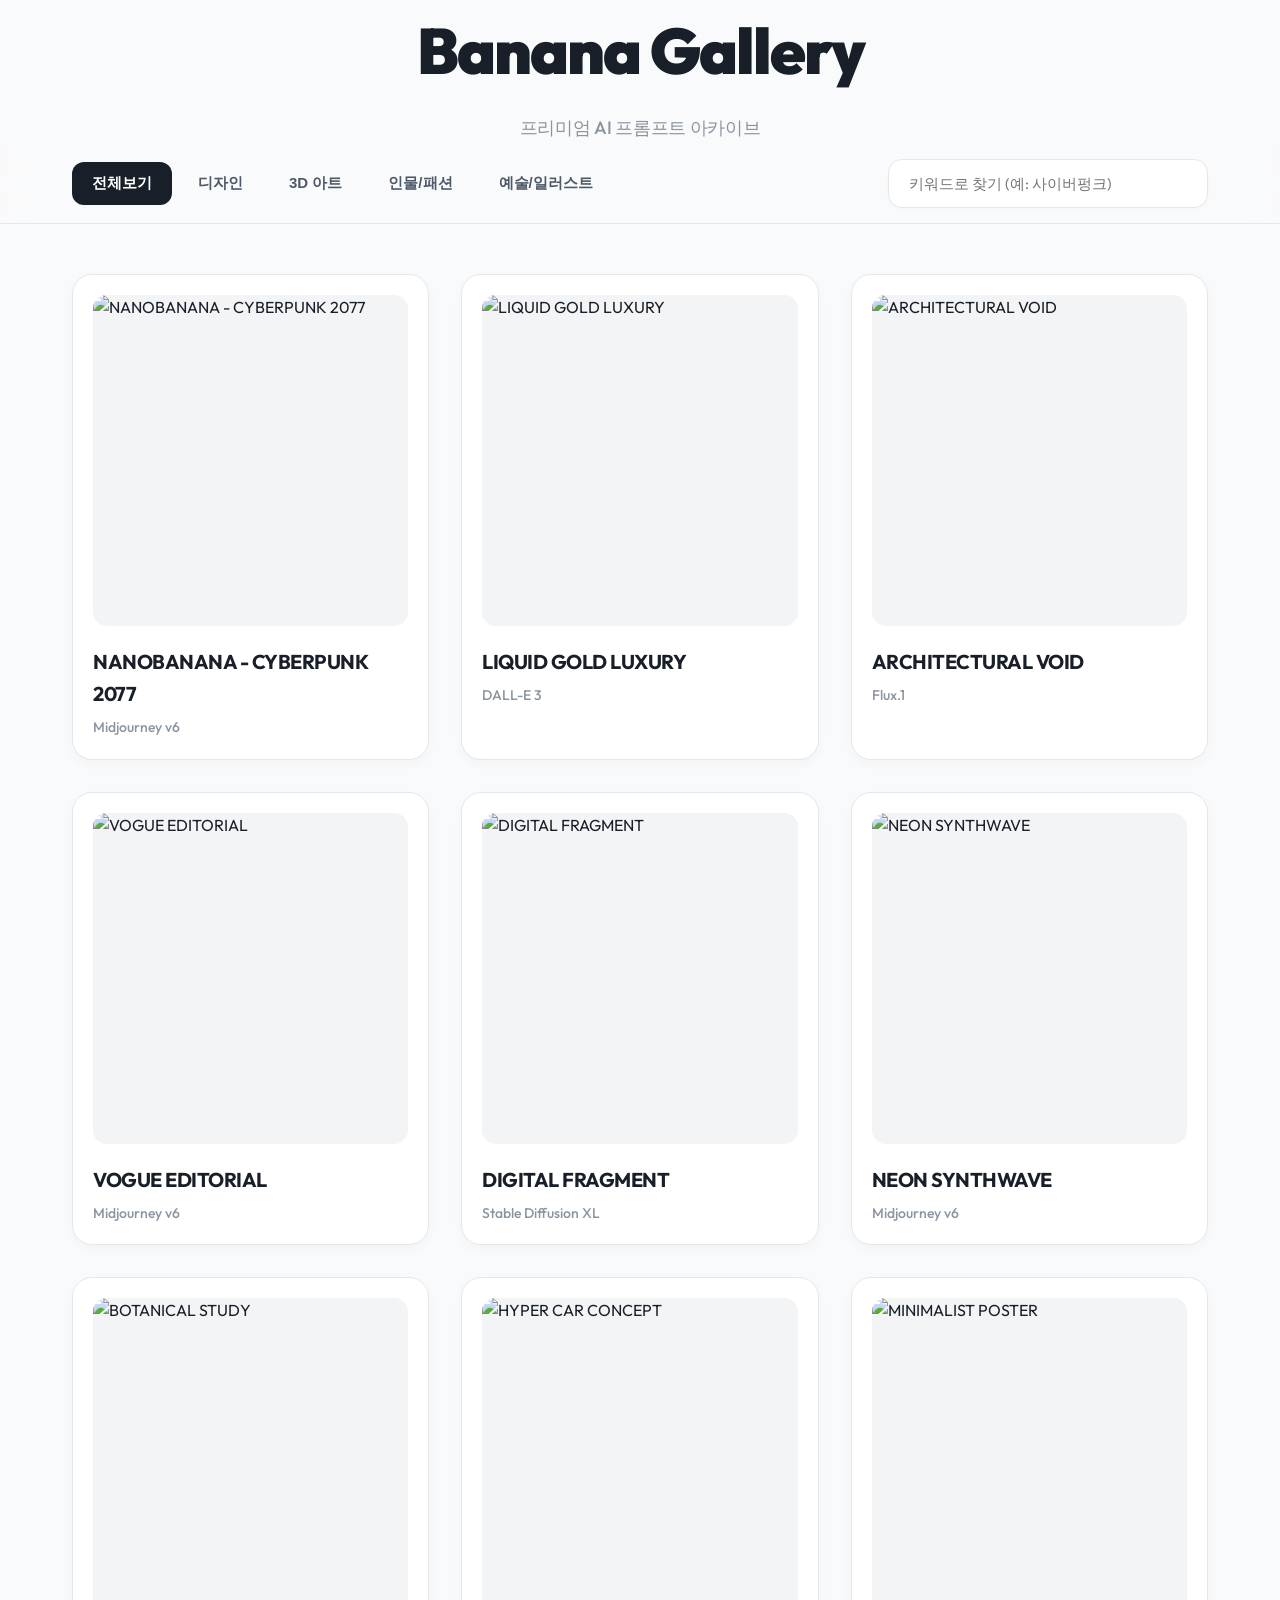
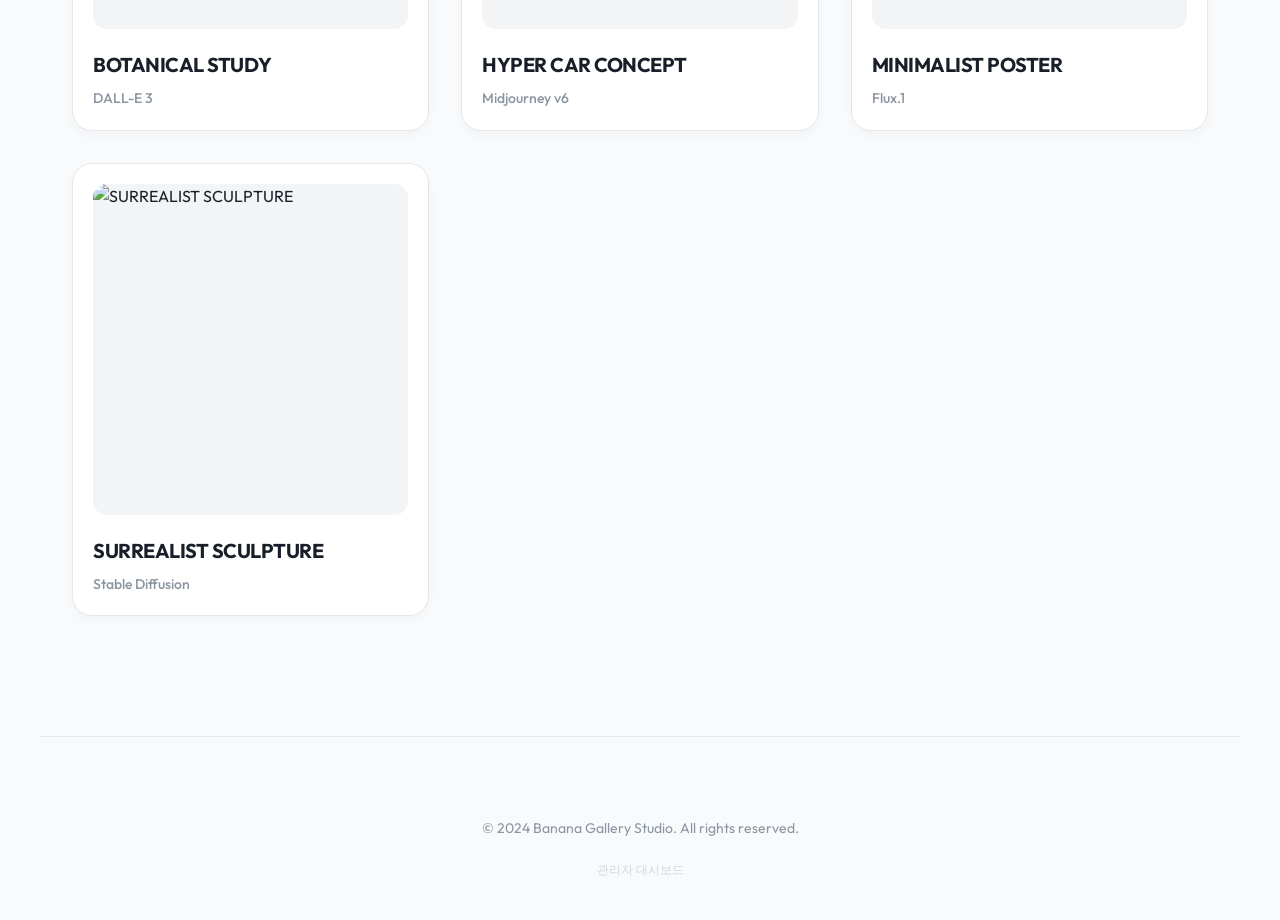
==== commit 222f0f81: "Fix UI bugs and populate 10 High Quality Mock Data for gallery" ====
--- a/index.html
+++ b/index.html
@@ -11,19 +11,20 @@
 <body>
     <header class="container">
         <h1>Banana Gallery</h1>
-        <p class="subtitle">프리미엄 AI 프롬프트 큐레이션</p>
+        <p class="subtitle">프리미엄 AI 프롬프트 아카이브</p>
     </header>
 
     <div class="nav-box">
         <div class="container nav-content">
             <nav class="filter-group">
-                <button class="filter-btn active" data-tag="all">전체</button>
+                <button class="filter-btn active" data-tag="all">전체보기</button>
                 <button class="filter-btn" data-tag="Design">디자인</button>
-                <button class="filter-btn" data-tag="Portrait">인물</button>
-                <button class="filter-btn" data-tag="3D">3D</button>
+                <button class="filter-btn" data-tag="3D">3D 아트</button>
+                <button class="filter-btn" data-tag="Portrait">인물/패션</button>
+                <button class="filter-btn" data-tag="Art">예술/일러스트</button>
             </nav>
             <div class="search-input-wrapper">
-                <input type="text" id="search-input" placeholder="관심 있는 프롬프트 검색">
+                <input type="text" id="search-input" placeholder="키워드로 찾기 (예: 사이버펑크)">
             </div>
         </div>
     </div>
@@ -35,28 +36,37 @@
     </main>
 
     <footer class="container"
-        style="text-align: center; padding: 60px 0; border-top: 1px solid #e5e8eb; color: #666; font-size: 14px;">
+        style="text-align: center; padding: 80px 0 40px; border-top: 1px solid #e5e8eb; color: #8b95a1; font-size: 14px;">
         <p>&copy; 2024 Banana Gallery Studio. All rights reserved.</p>
         <a href="admin.html"
-            style="margin-top: 16px; display: inline-block; color: #ccc; text-decoration: none; font-size: 11px;">관리자
-            콘솔</a>
+            style="margin-top: 20px; display: inline-block; color: #d1d6db; text-decoration: none; font-size: 12px; transition: color 0.3s;"
+            onmouseover="this.style.color='#8b95a1'" onmouseout="this.style.color='#d1d6db'">관리자 대시보드</a>
     </footer>
 
     <!-- Modal -->
     <div id="modal" class="modal">
         <div class="modal-content">
             <div class="modal-left">
-                <img id="modal-image" src="" alt="">
+                <img id="modal-image" src="" alt="Prompt Image">
             </div>
             <div class="modal-right">
-                <h2 id="modal-title" style="font-size: 32px; margin-bottom: 12px;"></h2>
-                <p id="modal-model" style="color: #3182f6; font-weight: 700; margin-bottom: 24px;"></p>
-                <div style="background: #f2f4f6; padding: 24px; border-radius: 16px; margin-bottom: 32px;">
-                    <p id="modal-prompt" style="font-size: 16px; color: #4e5968; line-height: 1.6;"></p>
+                <span id="modal-close"
+                    style="position: absolute; top: 24px; right: 32px; cursor: pointer; font-size: 32px; color: #8b95a1; transition: color 0.3s;"
+                    onmouseover="this.style.color='#191f28'" onmouseout="this.style.color='#8b95a1'">&times;</span>
+
+                <h2 id="modal-title" style="font-size: 28px; font-weight: 800; margin-bottom: 8px; color: #191f28;">
+                </h2>
+                <p id="modal-model"
+                    style="color: #3182f6; font-weight: 700; margin-bottom: 24px; font-size: 14px; background: #e8f3ff; display: inline-block; padding: 4px 12px; border-radius: 6px;">
+                </p>
+
+                <div
+                    style="background: #f9fafb; padding: 24px; border-radius: 12px; margin-bottom: 40px; border: 1px solid #f2f4f6;">
+                    <p id="modal-prompt"
+                        style="font-size: 16px; color: #4e5968; line-height: 1.7; word-break: break-word;"></p>
                 </div>
-                <button id="copy-btn" class="submit-btn">프롬프트 복사</button>
-                <span id="modal-close"
-                    style="position: absolute; top: 24px; right: 24px; cursor: pointer; font-size: 24px; color: #ccc;">&times;</span>
+
+                <button id="copy-btn" class="submit-btn" style="margin-top: auto;">프롬프트 복사하기</button>
             </div>
         </div>
     </div>
--- a/style.css
+++ b/style.css
@@ -10,11 +10,10 @@
     --gray-700: #333d4b;
     --gray-900: #191f28;
     --accent: #3182f6;
-    /* Toss Blue for functional points */
     --banana: #FFE135;
     --font-main: 'Pretendard', 'Outfit', sans-serif;
-    --radius: 18px;
-    --transition: all 0.4s cubic-bezier(0.165, 0.84, 0.44, 1);
+    --radius: 20px;
+    --transition: all 0.3s cubic-bezier(0.25, 0.8, 0.25, 1);
 }
 
 * {
@@ -28,62 +27,66 @@
     background-color: var(--gray-50);
     color: var(--gray-900);
     font-family: var(--font-main);
-    line-height: 1.5;
+    line-height: 1.6;
     word-break: keep-all;
 }
 
 .container {
-    max-width: 1100px;
+    max-width: 1200px;
     margin: 0 auto;
-    padding: 0 24px;
+    padding: 0 32px;
 }
 
 /* --- Header --- */
 header {
-    padding: 80px 0 40px;
+    padding: 100px 0 60px;
     text-align: center;
 }
 
 h1 {
     font-family: 'Outfit', sans-serif;
-    font-size: 56px;
+    font-size: 64px;
     font-weight: 900;
-    letter-spacing: -1px;
-    margin-bottom: 8px;
+    letter-spacing: -2px;
+    margin-bottom: 12px;
+    color: var(--gray-900);
 }
 
 .subtitle {
     font-size: 18px;
-    color: var(--gray-600);
-    font-weight: 400;
+    color: #8b95a1;
+    font-weight: 500;
+    letter-spacing: -0.3px;
 }
 
 /* --- Navigation & Search --- */
 .nav-box {
-    background: rgba(255, 255, 255, 0.8);
-    backdrop-filter: blur(20px);
+    background: rgba(249, 250, 251, 0.85);
+    backdrop-filter: blur(16px);
     position: sticky;
     top: 0;
     z-index: 1000;
     border-bottom: 1px solid var(--gray-200);
-    margin-bottom: 40px;
+    margin-bottom: 50px;
+    transition: background 0.3s;
 }
 
 .nav-content {
     display: flex;
     justify-content: space-between;
     align-items: center;
-    height: 72px;
+    height: 80px;
 }
 
 .filter-group {
     display: flex;
-    gap: 8px;
+    gap: 6px;
+    flex-wrap: wrap;
 }
 
 .filter-btn {
-    padding: 10px 18px;
-    border-radius: 10px;
+    padding: 12px 20px;
+    border-radius: 12px;
     border: none;
     background: transparent;
     color: var(--gray-600);
@@ -94,123 +97,137 @@
 }
 
 .filter-btn:hover {
-    background: var(--gray-100);
+    background: var(--gray-200);
+    color: var(--gray-900);
 }
 
 .filter-btn.active {
-    background: var(--gray-100);
-    color: var(--gray-900);
+    background: var(--gray-900);
+    color: #fff;
 }
 
 .search-input-wrapper {
-    width: 280px;
+    width: 320px;
 }
 
 .search-input-wrapper input {
     width: 100%;
-    padding: 12px 16px;
-    border-radius: 12px;
-    border: 1px solid transparent;
-    background: var(--gray-100);
+    padding: 14px 20px;
+    border-radius: 14px;
+    border: 1px solid var(--gray-200);
+    background: #fff;
     font-family: var(--font-main);
     font-size: 15px;
     outline: none;
     transition: var(--transition);
+    box-shadow: 0 2px 4px rgba(0, 0, 0, 0.02);
 }
 
 .search-input-wrapper input:focus {
-    background: #fff;
     border-color: var(--accent);
+    box-shadow: 0 0 0 3px rgba(49, 130, 246, 0.1);
 }
 
 /* --- Grid --- */
 .grid {
     display: grid;
     grid-template-columns: repeat(auto-fill, minmax(320px, 1fr));
-    gap: 24px;
-    padding-bottom: 100px;
+    gap: 32px;
+    padding-bottom: 120px;
 }
 
 .card {
     background: #fff;
     border-radius: var(--radius);
-    padding: 16px;
+    padding: 20px;
     cursor: pointer;
     transition: var(--transition);
-    border: 1px solid transparent;
+    border: 1px solid var(--gray-200);
+    box-shadow: 0 4px 12px rgba(0, 0, 0, 0.03);
 }
 
 .card:hover {
-    transform: translateY(-8px);
-    box-shadow: 0 20px 40px rgba(0, 0, 0, 0.06);
+    transform: translateY(-6px);
+    box-shadow: 0 20px 40px rgba(0, 0, 0, 0.08);
+    border-color: transparent;
 }
 
 .card-img-wrapper {
     width: 100%;
-    aspect-ratio: 1/1.1;
-    border-radius: 12px;
+    aspect-ratio: 1/1.05;
+    border-radius: 14px;
     overflow: hidden;
-    margin-bottom: 16px;
+    margin-bottom: 20px;
+    background: var(--gray-100);
 }
 
 .card img {
     width: 100%;
     height: 100%;
     object-fit: cover;
-    transition: transform 0.6s ease;
+    transition: transform 0.6s cubic-bezier(0.25, 0.8, 0.25, 1);
 }
 
 .card:hover img {
-    transform: scale(1.05);
+    transform: scale(1.04);
 }
 
 .card-info h3 {
-    font-size: 18px;
+    font-size: 20px;
     font-weight: 700;
     color: var(--gray-900);
-    margin-bottom: 4px;
+    margin-bottom: 6px;
+    letter-spacing: -0.5px;
 }
 
 .card-info p {
     font-size: 14px;
-    color: var(--gray-600);
-}
-
-/* --- Admin Panel --- */
+    color: #8b95a1;
+    font-weight: 500;
+}
+
+/* --- Form UI (Admin) --- */
 .admin-card {
     background: #fff;
     border-radius: var(--radius);
-    padding: 40px;
-    margin-bottom: 24px;
+    padding: 48px;
+    margin-bottom: 32px;
+    border: 1px solid var(--gray-200);
+    box-shadow: 0 10px 30px rgba(0, 0, 0, 0.02);
 }
 
 .form-title {
-    font-size: 24px;
-    font-weight: 700;
-    margin-bottom: 24px;
+    font-size: 26px;
+    font-weight: 800;
+    margin-bottom: 32px;
+    letter-spacing: -0.5px;
 }
 
 .input-label {
     display: block;
-    font-size: 14px;
+    font-size: 15px;
     font-weight: 600;
-    color: var(--gray-600);
-    margin-bottom: 8px;
+    color: var(--gray-700);
+    margin-bottom: 10px;
 }
 
 .input-field {
     width: 100%;
-    padding: 14px 18px;
+    padding: 16px 20px;
     border-radius: 12px;
     border: 1px solid var(--gray-200);
+    background: var(--gray-50);
     font-family: var(--font-main);
     font-size: 16px;
-    margin-bottom: 20px;
+    margin-bottom: 24px;
     outline: none;
+    transition: var(--transition);
 }
 
 .input-field:focus {
     border-color: var(--accent);
+    background: #fff;
+    box-shadow: 0 0 0 3px rgba(49, 130, 246, 0.1);
 }
 
 .submit-btn {
@@ -219,7 +236,7 @@
     background: var(--accent);
     color: #fff;
     border: none;
-    border-radius: 12px;
+    border-radius: 14px;
     font-size: 17px;
     font-weight: 700;
     cursor: pointer;
@@ -227,22 +244,22 @@
 }
 
 .submit-btn:hover {
-    filter: brightness(1.1);
+    background: #1b64da;
 }
 
 .delete-btn {
-    padding: 8px 14px;
+    padding: 10px 16px;
     border-radius: 8px;
     border: none;
-    background: var(--gray-100);
-    color: var(--gray-700);
+    background: #fee;
+    color: #f44;
     font-weight: 600;
     cursor: pointer;
+    transition: background 0.2s;
 }
 
 .delete-btn:hover {
-    background: #fee;
-    color: #f44;
+    background: #fcc;
 }
 
 /* --- Modal --- */
@@ -254,53 +271,71 @@
     left: 0;
     width: 100%;
     height: 100%;
-    background: rgba(0, 0, 0, 0.4);
-    backdrop-filter: blur(10px);
+    background: rgba(25, 31, 40, 0.6);
+    backdrop-filter: blur(8px);
+    justify-content: center;
+    align-items: center;
 }
 
 .modal-content {
     background: #fff;
     width: 90%;
-    max-width: 900px;
-    margin: 60px auto;
-    border-radius: 32px;
+    max-width: 1000px;
+    border-radius: 24px;
     overflow: hidden;
     display: flex;
-    height: 80vh;
-}
-
+    height: 75vh;
+    box-shadow: 0 40px 80px rgba(0, 0, 0, 0.2);
+}
+
+/* THIS WILL center the modal content when display: flex */
 .modal-left {
     flex: 1.2;
     background: var(--gray-100);
+    display: flex;
+    justify-content: center;
+    align-items: center;
+    overflow: hidden;
 }
 
 .modal-left img {
     width: 100%;
     height: 100%;
-    object-fit: contain;
+    object-fit: cover;
 }
 
 .modal-right {
     flex: 0.8;
-    padding: 48px;
+    padding: 56px;
     position: relative;
     display: flex;
     flex-direction: column;
-    justify-content: center;
-}
-
-@media (max-width: 768px) {
+}
+
+@media (max-width: 860px) {
     .modal-content {
-        display: block;
+        flex-direction: column;
         overflow-y: auto;
         height: 90vh;
     }
 
     .modal-left {
         height: 40vh;
+        flex: none;
+    }
+
+    .nav-content {
+        flex-direction: column;
+        height: auto;
+        padding: 20px 0;
+        gap: 16px;
+    }
+
+    .search-input-wrapper {
+        width: 100%;
     }
 
     h1 {
-        font-size: 40px;
+        font-size: 48px;
     }
 }
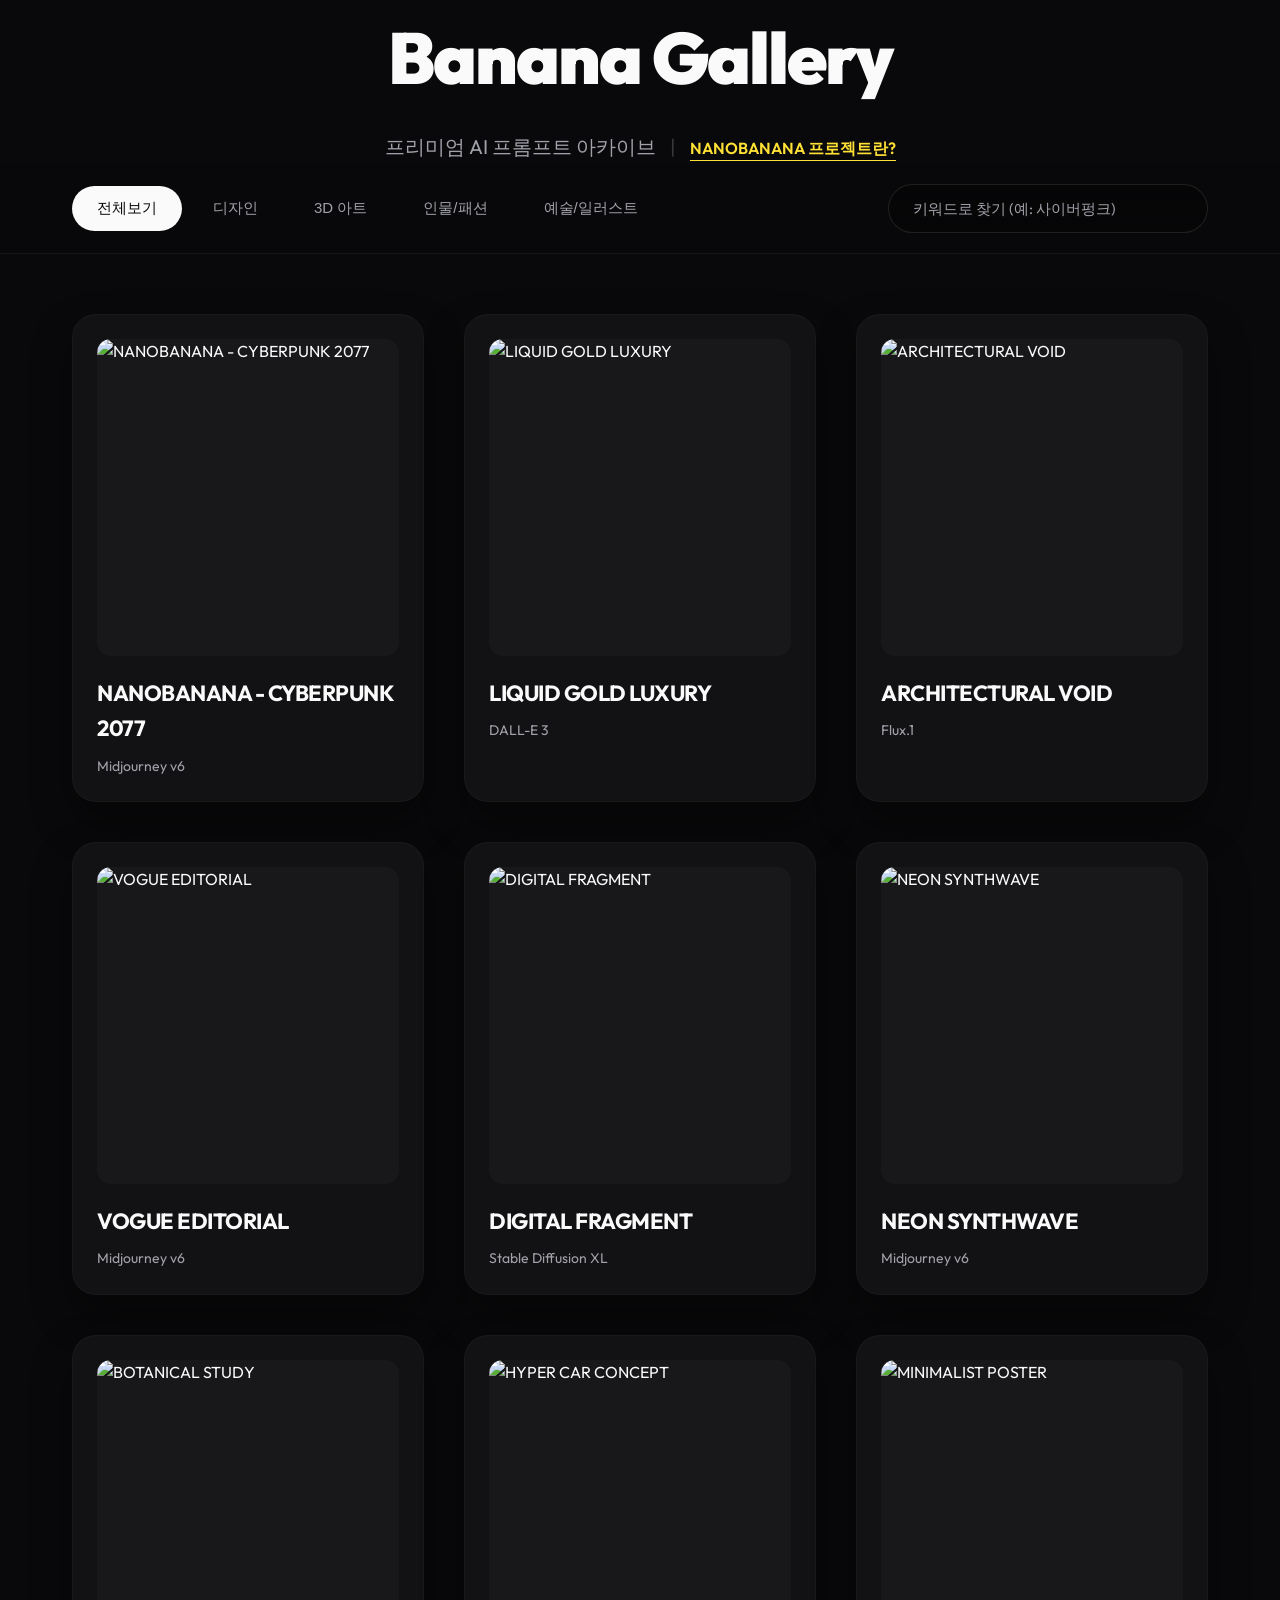
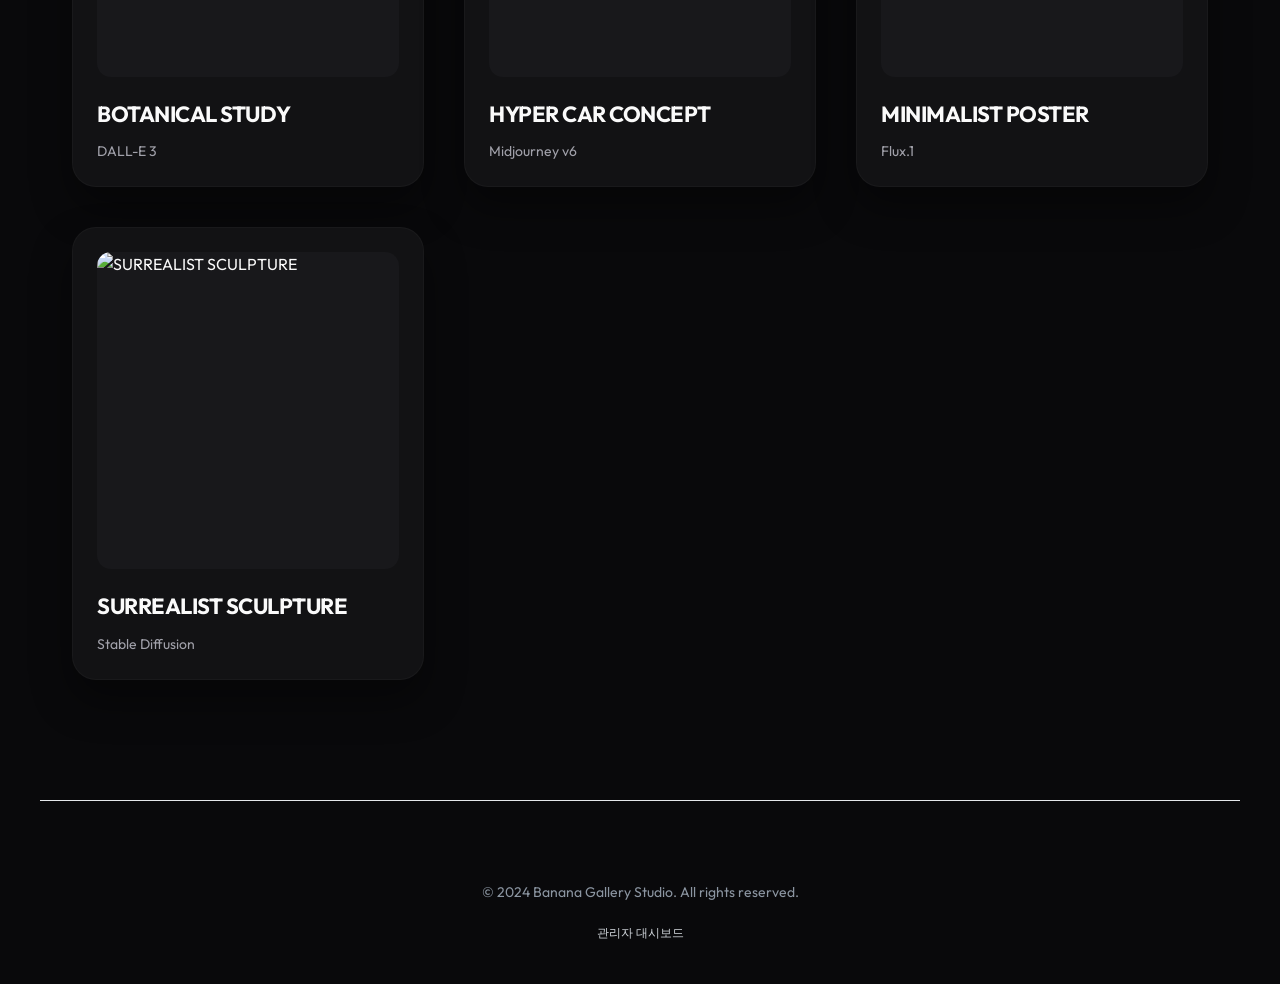
==== commit 77a90531: "feat: Premium dark theme, about page, toast UI, and admin portal security" ====
--- a/index.html
+++ b/index.html
@@ -9,9 +9,11 @@
 </head>
 
 <body>
-    <header class="container">
+    <header class="container" style="position: relative;">
         <h1>Banana Gallery</h1>
-        <p class="subtitle">프리미엄 AI 프롬프트 아카이브</p>
+        <p class="subtitle">프리미엄 AI 프롬프트 아카이브 <span style="margin: 0 10px; opacity: 0.3;">|</span> <a href="about.html"
+                style="color: var(--accent); text-decoration: none; font-weight: 600; font-size: 16px; border-bottom: 1px solid var(--accent); padding-bottom: 2px;">NANOBANANA
+                프로젝트란?</a></p>
     </header>
 
     <div class="nav-box">
@@ -24,6 +26,7 @@
                 <button class="filter-btn" data-tag="Art">예술/일러스트</button>
             </nav>
             <div class="search-input-wrapper">
+                <button id="search-toggle-btn">🔍</button>
                 <input type="text" id="search-input" placeholder="키워드로 찾기 (예: 사이버펑크)">
             </div>
         </div>
@@ -71,6 +74,12 @@
         </div>
     </div>
 
+    <!-- Toast UI -->
+    <div id="toast"
+        style="display: none; position: fixed; bottom: -50px; left: 50%; transform: translateX(-50%); background: var(--gray-900); color: var(--bg); padding: 16px 32px; border-radius: 30px; font-weight: 700; font-size: 15px; z-index: 9999; box-shadow: 0 20px 40px rgba(0,0,0,0.5); transition: bottom 0.4s cubic-bezier(0.16, 1, 0.3, 1), opacity 0.4s; opacity: 0;">
+        프롬프트가 복사되었습니다!
+    </div>
+
     <script src="https://cdn.jsdelivr.net/npm/@supabase/supabase-js@2"></script>
     <script src="app.js"></script>
 </body>
--- a/style.css
+++ b/style.css
@@ -2,18 +2,18 @@
 @import url('https://fonts.googleapis.com/css2?family=Outfit:wght@200;400;700;900&display=swap');
 
 :root {
-    --bg: #ffffff;
-    --gray-50: #f9fafb;
-    --gray-100: #f2f4f6;
-    --gray-200: #e5e8eb;
-    --gray-600: #4e5968;
-    --gray-700: #333d4b;
-    --gray-900: #191f28;
-    --accent: #3182f6;
-    --banana: #FFE135;
+    --bg: #09090b; /* 극도의 깊은 블랙 */
+    --gray-50: #121214;
+    --gray-100: #18181b;
+    --gray-200: #27272a;
+    --gray-600: #a1a1aa;
+    --gray-700: #d4d4d8;
+    --gray-900: #fafafa;
+    --accent: #FFE135; /* 바나나 골드 */
+    --accent-hover: #e5c92f;
     --font-main: 'Pretendard', 'Outfit', sans-serif;
-    --radius: 20px;
-    --transition: all 0.3s cubic-bezier(0.25, 0.8, 0.25, 1);
+    --radius: 24px;
+    --transition: all 0.4s cubic-bezier(0.16, 1, 0.3, 1); /* 더 고급스럽고 부드러운 텐션 */
 }
 
 * {
@@ -24,11 +24,12 @@
 }
 
 body {
-    background-color: var(--gray-50);
+    background-color: var(--bg);
     color: var(--gray-900);
     font-family: var(--font-main);
     line-height: 1.6;
     word-break: keep-all;
+    overflow-x: hidden;
 }
 
 .container {
@@ -39,35 +40,36 @@
 
 /* --- Header --- */
 header {
-    padding: 100px 0 60px;
+    padding: 140px 0 80px; /* 상단 여백 확대하여 웅장함 부여 */
     text-align: center;
 }
 
 h1 {
     font-family: 'Outfit', sans-serif;
-    font-size: 64px;
+    font-size: 72px; /* 폰트 사이즈 키움 */
     font-weight: 900;
     letter-spacing: -2px;
-    margin-bottom: 12px;
+    margin-bottom: 16px;
     color: var(--gray-900);
 }
 
 .subtitle {
-    font-size: 18px;
-    color: #8b95a1;
-    font-weight: 500;
-    letter-spacing: -0.3px;
+    font-size: 20px;
+    color: var(--gray-600);
+    font-weight: 400;
+    letter-spacing: 0px;
 }
 
 /* --- Navigation & Search --- */
 .nav-box {
-    background: rgba(249, 250, 251, 0.85);
-    backdrop-filter: blur(16px);
+    background: rgba(9, 9, 11, 0.7);
+    backdrop-filter: blur(24px);
+    -webkit-backdrop-filter: blur(24px);
     position: sticky;
     top: 0;
     z-index: 1000;
-    border-bottom: 1px solid var(--gray-200);
-    margin-bottom: 50px;
+    border-bottom: 1px solid rgba(255, 255, 255, 0.05); /* 은은한 선 */
+    margin-bottom: 60px;
     transition: background 0.3s;
 }
 
@@ -75,7 +77,7 @@
     display: flex;
     justify-content: space-between;
     align-items: center;
-    height: 80px;
+    height: 90px;
 }
 
 .filter-group {
@@ -85,65 +87,81 @@
 }
 
 .filter-btn {
-    padding: 12px 20px;
-    border-radius: 12px;
-    border: none;
+    padding: 12px 24px;
+    border-radius: 30px; /* 알약 형태 */
+    border: 1px solid transparent;
     background: transparent;
     color: var(--gray-600);
-    font-weight: 600;
+    font-weight: 500;
     font-size: 15px;
     cursor: pointer;
     transition: var(--transition);
 }
 
 .filter-btn:hover {
-    background: var(--gray-200);
-    color: var(--gray-900);
+    color: var(--gray-900);
+    background: rgba(255, 255, 255, 0.05);
 }
 
 .filter-btn.active {
     background: var(--gray-900);
-    color: #fff;
+    color: var(--bg);
 }
 
 .search-input-wrapper {
+    position: relative;
+    display: flex;
+    align-items: center;
+}
+
+#search-toggle-btn {
+    display: none; /* 데스크톱에서는 숨김 */
+    background: transparent;
+    border: none;
+    color: var(--gray-600);
+    font-size: 20px;
+    cursor: pointer;
+    padding: 10px;
+}
+
+.search-input-wrapper input {
     width: 320px;
-}
-
-.search-input-wrapper input {
-    width: 100%;
-    padding: 14px 20px;
-    border-radius: 14px;
-    border: 1px solid var(--gray-200);
-    background: #fff;
+    padding: 14px 24px;
+    border-radius: 30px;
+    border: 1px solid rgba(255, 255, 255, 0.1);
+    background: rgba(0, 0, 0, 0.2);
+    color: var(--gray-900);
     font-family: var(--font-main);
     font-size: 15px;
     outline: none;
     transition: var(--transition);
-    box-shadow: 0 2px 4px rgba(0, 0, 0, 0.02);
+}
+
+.search-input-wrapper input::placeholder {
+    color: var(--gray-600);
 }
 
 .search-input-wrapper input:focus {
-    border-color: var(--accent);
-    box-shadow: 0 0 0 3px rgba(49, 130, 246, 0.1);
+    border-color: var(--gray-600);
+    background: rgba(255, 255, 255, 0.05);
 }
 
 /* --- Grid --- */
 .grid {
     display: grid;
     grid-template-columns: repeat(auto-fill, minmax(320px, 1fr));
-    gap: 32px;
+    gap: 40px; /* 카드 간격 넓힘 */
     padding-bottom: 120px;
 }
 
 .card {
-    background: #fff;
+    background: var(--gray-50);
     border-radius: var(--radius);
-    padding: 20px;
-    cursor: pointer;
-    transition: var(--transition);
-    border: 1px solid var(--gray-200);
-    box-shadow: 0 4px 12px rgba(0, 0, 0, 0.03);
+    padding: 24px;
+    cursor: pointer;
+    transition: var(--transition);
+    border: 1px solid rgba(255, 255, 255, 0.03);
+    box-shadow: 0 20px 40px rgba(0, 0, 0, 0.4);
 }
 
 .card:hover {
@@ -173,27 +191,27 @@
 }
 
 .card-info h3 {
-    font-size: 20px;
+    font-size: 22px;
     font-weight: 700;
     color: var(--gray-900);
-    margin-bottom: 6px;
+    margin-bottom: 8px;
     letter-spacing: -0.5px;
 }
 
 .card-info p {
     font-size: 14px;
-    color: #8b95a1;
-    font-weight: 500;
+    color: var(--gray-600);
+    font-weight: 400;
 }
 
 /* --- Form UI (Admin) --- */
 .admin-card {
-    background: #fff;
+    background: var(--gray-50);
     border-radius: var(--radius);
-    padding: 48px;
-    margin-bottom: 32px;
-    border: 1px solid var(--gray-200);
-    box-shadow: 0 10px 30px rgba(0, 0, 0, 0.02);
+    padding: 56px;
+    margin-bottom: 40px;
+    border: 1px solid rgba(255, 255, 255, 0.03);
+    box-shadow: 0 20px 40px rgba(0, 0, 0, 0.4);
 }
 
 .form-title {
@@ -213,53 +231,81 @@
 
 .input-field {
     width: 100%;
-    padding: 16px 20px;
-    border-radius: 12px;
+    padding: 18px 24px;
+    border-radius: 16px;
     border: 1px solid var(--gray-200);
-    background: var(--gray-50);
+    background: var(--gray-100);
+    color: var(--gray-900);
     font-family: var(--font-main);
     font-size: 16px;
-    margin-bottom: 24px;
+    margin-bottom: 32px;
     outline: none;
     transition: var(--transition);
 }
 
 .input-field:focus {
-    border-color: var(--accent);
-    background: #fff;
-    box-shadow: 0 0 0 3px rgba(49, 130, 246, 0.1);
+    border-color: var(--gray-600);
+    background: var(--gray-50);
 }
 
 .submit-btn {
     width: 100%;
-    padding: 18px;
+    padding: 20px;
+    background: var(--gray-900);
+    color: var(--bg);
+    border: none;
+    border-radius: 16px;
+    font-size: 18px;
+    font-weight: 700;
+    cursor: pointer;
+    transition: var(--transition);
+}
+
+.submit-btn:hover {
     background: var(--accent);
-    color: #fff;
-    border: none;
-    border-radius: 14px;
-    font-size: 17px;
-    font-weight: 700;
-    cursor: pointer;
-    transition: var(--transition);
-}
-
-.submit-btn:hover {
-    background: #1b64da;
+    color: #000;
 }
 
 .delete-btn {
     padding: 10px 16px;
     border-radius: 8px;
     border: none;
-    background: #fee;
-    color: #f44;
+    background: rgba(255, 68, 68, 0.1);
+    color: #ff4444;
     font-weight: 600;
     cursor: pointer;
     transition: background 0.2s;
 }
 
 .delete-btn:hover {
-    background: #fcc;
+    background: rgba(255, 68, 68, 0.2);
+}
+
+/* 태그 칩스 스타일 (새로운 디자인) */
+.chip-container {
+    display: flex;
+    flex-wrap: wrap;
+    gap: 10px;
+    margin-bottom: 32px;
+}
+.chip {
+    padding: 10px 20px;
+    border-radius: 30px;
+    background: var(--gray-100);
+    border: 1px solid var(--gray-200);
+    color: var(--gray-600);
+    cursor: pointer;
+    font-weight: 500;
+    font-size: 14px;
+    transition: var(--transition);
+}
+.chip:hover {
+    background: var(--gray-200);
+}
+.chip.active {
+    background: var(--accent);
+    color: #000;
+    border-color: var(--accent);
 }
 
 /* --- Modal --- */
@@ -271,27 +317,29 @@
     left: 0;
     width: 100%;
     height: 100%;
-    background: rgba(25, 31, 40, 0.6);
-    backdrop-filter: blur(8px);
+    background: rgba(0, 0, 0, 0.85); /* 극강의 어두운 배경 */
+    backdrop-filter: blur(12px);
+    -webkit-backdrop-filter: blur(12px);
     justify-content: center;
     align-items: center;
 }
 
 .modal-content {
-    background: #fff;
+    background: var(--gray-50);
     width: 90%;
-    max-width: 1000px;
-    border-radius: 24px;
+    max-width: 1100px;
+    border-radius: 32px; /* 라운드 극대화 */
     overflow: hidden;
     display: flex;
     height: 75vh;
-    box-shadow: 0 40px 80px rgba(0, 0, 0, 0.2);
+    box-shadow: 0 40px 100px rgba(0, 0, 0, 0.8);
+    position: relative; /* 모바일 닫기 버튼용 */
 }
 
 /* THIS WILL center the modal content when display: flex */
 .modal-left {
     flex: 1.2;
-    background: var(--gray-100);
+    background: #000;
     display: flex;
     justify-content: center;
     align-items: center;
@@ -306,7 +354,7 @@
 
 .modal-right {
     flex: 0.8;
-    padding: 56px;
+    padding: 64px;
     position: relative;
     display: flex;
     flex-direction: column;
@@ -316,7 +364,7 @@
     .modal-content {
         flex-direction: column;
         overflow-y: auto;
-        height: 90vh;
+        height: 85vh;
     }
 
     .modal-left {
@@ -325,14 +373,46 @@
     }
 
     .nav-content {
-        flex-direction: column;
-        height: auto;
-        padding: 20px 0;
-        gap: 16px;
-    }
-
-    .search-input-wrapper {
-        width: 100%;
+        padding: 16px 0;
+        gap: 0; /* 검색바를 토글 형태로 띄우기 위해 간격 없앰 */
+    }
+
+    /* 모바일 닫기 버튼 특수 위치 설정 (그지같았던 부분 개선) */
+    #modal-close {
+        top: 16px !important;
+        right: 20px !important;
+        background: rgba(0,0,0,0.5);
+        border-radius: 50%;
+        width: 40px;
+        height: 40px;
+        display: flex;
+        justify-content: center;
+        align-items: center;
+        color: #fff !important;
+        z-index: 10; /* 이미지 위에 뜨게 */
+    }
+    
+    .modal-right {
+        padding: 32px 24px;
+    }
+
+    /* 모바일 검색창 토글 관련 */
+    #search-toggle-btn {
+        display: block;
+    }
+
+    .search-input-wrapper input {
+        position: absolute;
+        top: 80px;
+        right: 16px;
+        width: calc(100vw - 32px); /* 화면을 꽉 채우는 펼쳐지는 검색창 */
+        display: none; /* 토글로 조작 */
+        box-shadow: 0 20px 40px rgba(0,0,0,0.6);
+        background: var(--gray-50);
+    }
+
+    .search-input-wrapper.open input {
+        display: block;
     }
 
     h1 {
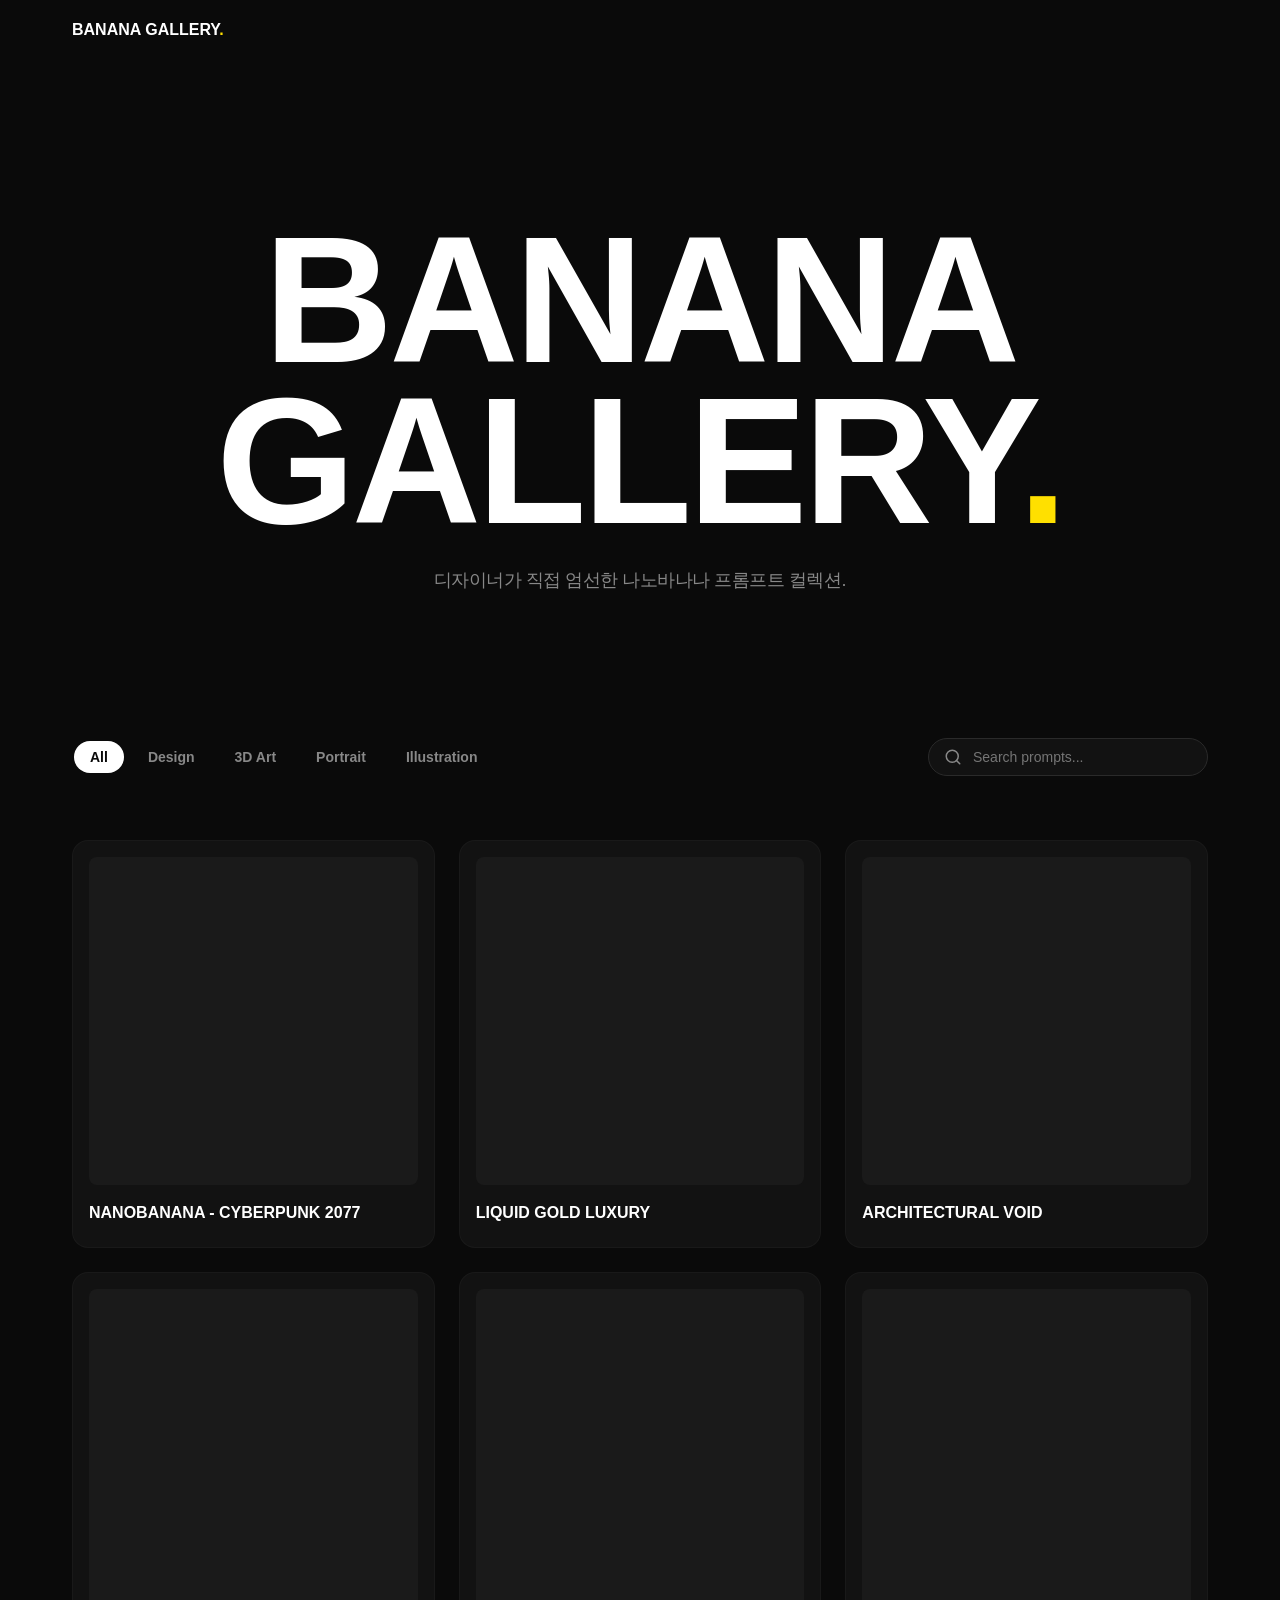
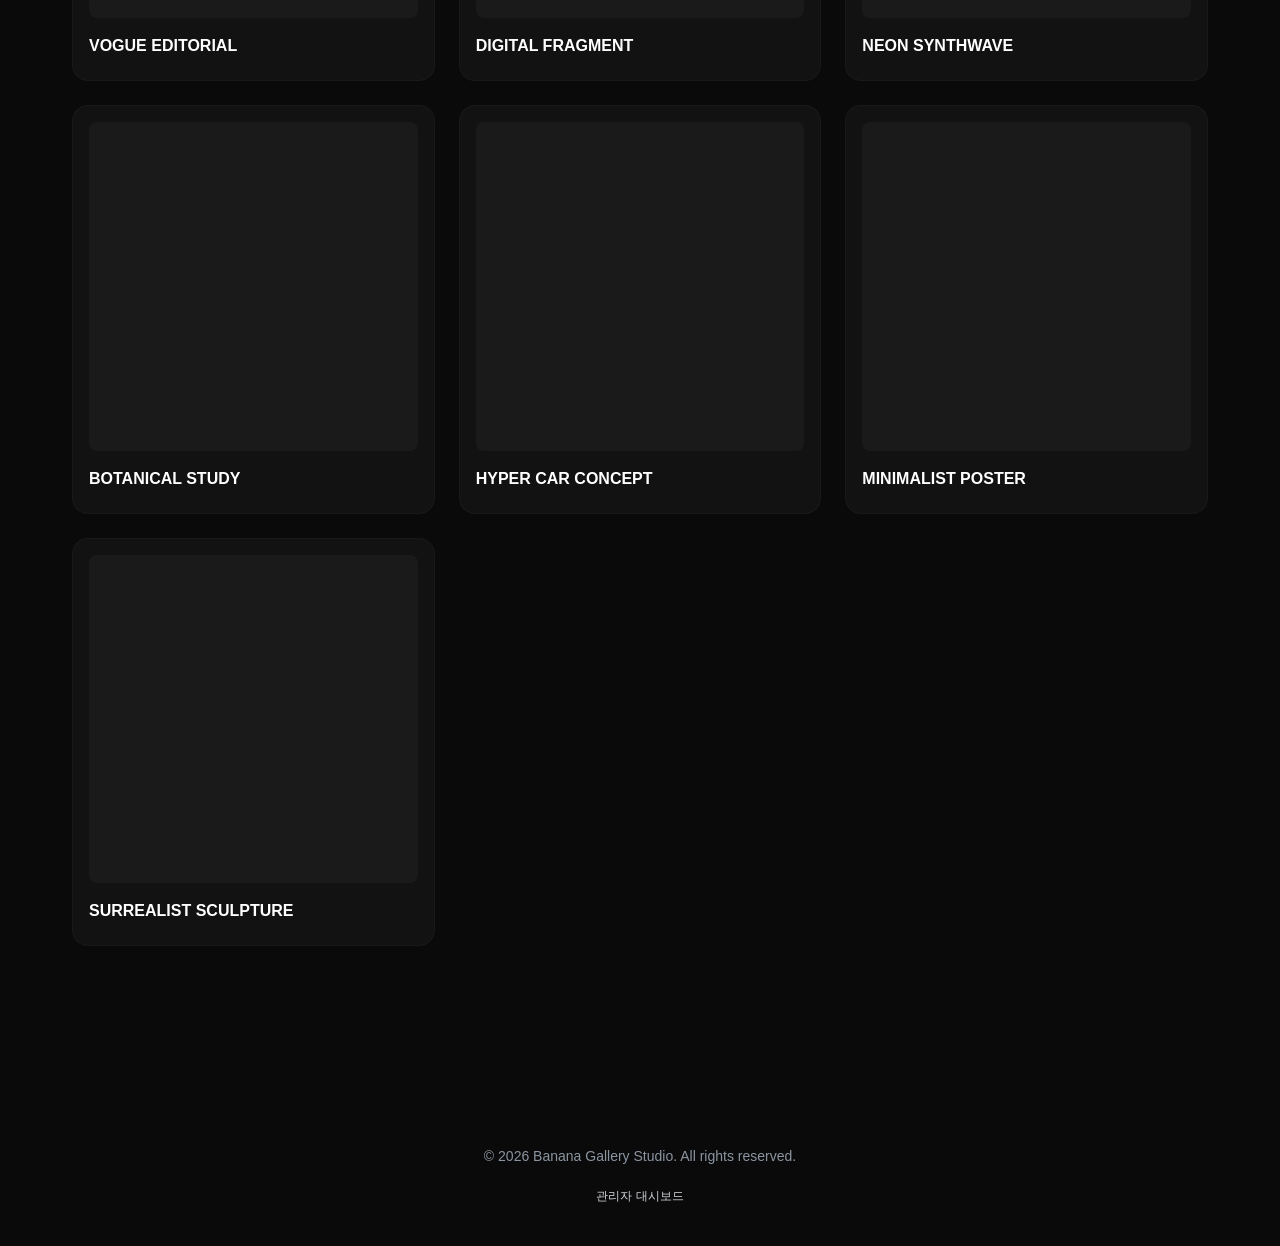
==== commit f675e5d4: "UI: hero GNB scroll reveal, yellow dot, no glitch anim, footer border remove" ====
--- a/index.html
+++ b/index.html
@@ -8,26 +8,46 @@
     <link rel="stylesheet" href="style.css">
 </head>
 
-<body>
-    <header class="container" style="position: relative;">
-        <h1>Banana Gallery</h1>
-        <p class="subtitle">프리미엄 AI 프롬프트 아카이브 <span style="margin: 0 10px; opacity: 0.3;">|</span> <a href="about.html"
-                style="color: var(--accent); text-decoration: none; font-weight: 600; font-size: 16px; border-bottom: 1px solid var(--accent); padding-bottom: 2px;">NANOBANANA
-                프로젝트란?</a></p>
+<body class="is-home">
+    <nav class="gnb">
+        <div class="container gnb-content">
+            <a href="index.html" class="gnb-logo">BANANA GALLERY<span class="dot">.</span></a>
+            <div class="gnb-links">
+                <!-- Add navigation links here if needed -->
+            </div>
+        </div>
+    </nav>
+
+    <header class="hero-section">
+        <div class="hero-bg">
+            <img src="https://images.unsplash.com/photo-1618005182384-a83a8bd57fbe?q=80&w=2564&auto=format&fit=crop"
+                alt="Hero Background" class="hero-img">
+            <div class="hero-overlay"></div>
+        </div>
+        <div class="container hero-content">
+            <h1 class="hero-title">BANANA<br>GALLERY<span class="dot">.</span></h1>
+            <p class="hero-subtitle">디자이너가 직접 엄선한 나노바나나 프롬프트 컬렉션.</p>
+        </div>
     </header>
 
     <div class="nav-box">
         <div class="container nav-content">
-            <nav class="filter-group">
-                <button class="filter-btn active" data-tag="all">전체보기</button>
-                <button class="filter-btn" data-tag="Design">디자인</button>
-                <button class="filter-btn" data-tag="3D">3D 아트</button>
-                <button class="filter-btn" data-tag="Portrait">인물/패션</button>
-                <button class="filter-btn" data-tag="Art">예술/일러스트</button>
-            </nav>
+            <div class="filter-scroll-wrapper">
+                <nav class="filter-group">
+                    <button class="filter-btn active" data-tag="all">All</button>
+                    <button class="filter-btn" data-tag="Design">Design</button>
+                    <button class="filter-btn" data-tag="3D">3D Art</button>
+                    <button class="filter-btn" data-tag="Portrait">Portrait</button>
+                    <button class="filter-btn" data-tag="Art">Illustration</button>
+                </nav>
+            </div>
             <div class="search-input-wrapper">
-                <button id="search-toggle-btn">🔍</button>
-                <input type="text" id="search-input" placeholder="키워드로 찾기 (예: 사이버펑크)">
+                <svg width="18" height="18" viewBox="0 0 24 24" fill="none" stroke="var(--gray-600)" stroke-width="2"
+                    stroke-linecap="round" stroke-linejoin="round">
+                    <circle cx="11" cy="11" r="8"></circle>
+                    <line x1="21" y1="21" x2="16.65" y2="16.65"></line>
+                </svg>
+                <input type="text" id="search-input" placeholder="Search prompts...">
             </div>
         </div>
     </div>
@@ -38,9 +58,8 @@
         </div>
     </main>
 
-    <footer class="container"
-        style="text-align: center; padding: 80px 0 40px; border-top: 1px solid #e5e8eb; color: #8b95a1; font-size: 14px;">
-        <p>&copy; 2024 Banana Gallery Studio. All rights reserved.</p>
+    <footer class="container" style="text-align: center; padding: 80px 0 40px; color: #8b95a1; font-size: 14px;">
+        <p>&copy; 2026 Banana Gallery Studio. All rights reserved.</p>
         <a href="admin.html"
             style="margin-top: 20px; display: inline-block; color: #d1d6db; text-decoration: none; font-size: 12px; transition: color 0.3s;"
             onmouseover="this.style.color='#8b95a1'" onmouseout="this.style.color='#d1d6db'">관리자 대시보드</a>
@@ -49,27 +68,24 @@
     <!-- Modal -->
     <div id="modal" class="modal">
         <div class="modal-content">
+            <button id="modal-close" class="modal-close-btn">
+                <svg width="20" height="20" viewBox="0 0 24 24" fill="none" stroke="currentColor" stroke-width="2"
+                    stroke-linecap="round" stroke-linejoin="round">
+                    <line x1="18" y1="6" x2="6" y2="18"></line>
+                    <line x1="6" y1="6" x2="18" y2="18"></line>
+                </svg>
+            </button>
             <div class="modal-left">
                 <img id="modal-image" src="" alt="Prompt Image">
             </div>
             <div class="modal-right">
-                <span id="modal-close"
-                    style="position: absolute; top: 24px; right: 32px; cursor: pointer; font-size: 32px; color: #8b95a1; transition: color 0.3s;"
-                    onmouseover="this.style.color='#191f28'" onmouseout="this.style.color='#8b95a1'">&times;</span>
+                <h2 id="modal-title" class="modal-title"></h2>
+                <div class="modal-prompt-box">
+                    <p id="modal-prompt" class="modal-prompt-text"></p>
+                </div>
+                <div id="modal-tags" class="modal-tags-container"></div>
 
-                <h2 id="modal-title" style="font-size: 28px; font-weight: 800; margin-bottom: 8px; color: #191f28;">
-                </h2>
-                <p id="modal-model"
-                    style="color: #3182f6; font-weight: 700; margin-bottom: 24px; font-size: 14px; background: #e8f3ff; display: inline-block; padding: 4px 12px; border-radius: 6px;">
-                </p>
-
-                <div
-                    style="background: #f9fafb; padding: 24px; border-radius: 12px; margin-bottom: 40px; border: 1px solid #f2f4f6;">
-                    <p id="modal-prompt"
-                        style="font-size: 16px; color: #4e5968; line-height: 1.7; word-break: break-word;"></p>
-                </div>
-
-                <button id="copy-btn" class="submit-btn" style="margin-top: auto;">프롬프트 복사하기</button>
+                <button id="copy-btn" class="submit-btn copy-btn" style="margin-top: auto;">프롬프트 복사</button>
             </div>
         </div>
     </div>
@@ -82,6 +98,19 @@
 
     <script src="https://cdn.jsdelivr.net/npm/@supabase/supabase-js@2"></script>
     <script src="app.js"></script>
+    <script>
+        // GNB: show when hero title scrolls out of view
+        const gnb = document.querySelector('.gnb');
+        const heroTitle = document.querySelector('.hero-title');
+        window.addEventListener('scroll', () => {
+            const titleBottom = heroTitle ? heroTitle.getBoundingClientRect().bottom : 200;
+            if (titleBottom <= 0) {
+                gnb.classList.add('scrolled');
+            } else {
+                gnb.classList.remove('scrolled');
+            }
+        });
+    </script>
 </body>
 
 </html>
--- a/style.css
+++ b/style.css
@@ -1,19 +1,19 @@
 @import url('https://cdn.jsdelivr.net/gh/orioncactus/pretendard/dist/web/static/pretendard.css');
-@import url('https://fonts.googleapis.com/css2?family=Outfit:wght@200;400;700;900&display=swap');
 
 :root {
-    --bg: #09090b; /* 극도의 깊은 블랙 */
-    --gray-50: #121214;
-    --gray-100: #18181b;
-    --gray-200: #27272a;
-    --gray-600: #a1a1aa;
-    --gray-700: #d4d4d8;
-    --gray-900: #fafafa;
-    --accent: #FFE135; /* 바나나 골드 */
-    --accent-hover: #e5c92f;
-    --font-main: 'Pretendard', 'Outfit', sans-serif;
-    --radius: 24px;
-    --transition: all 0.4s cubic-bezier(0.16, 1, 0.3, 1); /* 더 고급스럽고 부드러운 텐션 */
+    --bg: #0a0a0a;
+    --gray-50: #121212;
+    --gray-100: #1a1a1a;
+    --gray-200: #2a2a2a;
+    --gray-600: #888888;
+    --gray-700: #a0a0a0;
+    --gray-900: #ffffff;
+    --accent: #ffffff;
+    --radius-sm: 8px;
+    --radius-md: 16px;
+    --radius-lg: 24px;
+    --font-main: 'Pretendard', -apple-system, BlinkMacSystemFont, "Segoe UI", Roboto, Helvetica, Arial, sans-serif;
+    --transition: all 0.25s ease-out;
 }
 
 * {
@@ -23,13 +23,19 @@
     -webkit-font-smoothing: antialiased;
 }
 
+a {
+    color: inherit;
+    text-decoration: none;
+}
+
 body {
     background-color: var(--bg);
     color: var(--gray-900);
     font-family: var(--font-main);
-    line-height: 1.6;
+    line-height: 1.5;
     word-break: keep-all;
     overflow-x: hidden;
+    color-scheme: dark;
 }
 
 .container {
@@ -38,74 +44,173 @@
     padding: 0 32px;
 }
 
-/* --- Header --- */
-header {
-    padding: 140px 0 80px; /* 상단 여백 확대하여 웅장함 부여 */
+/* --- GNB --- */
+.gnb {
+    position: fixed;
+    top: 0;
+    left: 0;
+    width: 100%;
+    z-index: 3000;
+    background: transparent;
+    border-bottom: 1px solid transparent;
+    transition: background 0.4s ease, border-color 0.4s ease;
+}
+
+.gnb.scrolled {
+    background: var(--bg);
+    border-bottom: 1px solid rgba(255, 255, 255, 0.05);
+}
+
+
+.gnb-content {
+    display: flex;
+    justify-content: space-between;
+    align-items: center;
+    height: 60px;
+}
+
+.gnb-logo {
+    font-family: var(--font-main);
+    font-size: 16px;
+    font-weight: 800;
+    color: var(--gray-900);
+    letter-spacing: 0px;
+    opacity: 0;
+    transform: translateY(-4px);
+    transition: opacity 0.4s ease, transform 0.4s ease;
+}
+
+.gnb.scrolled .gnb-logo {
+    opacity: 1;
+    transform: translateY(0);
+}
+
+.gnb-logo .dot {
+    color: #FFE000;
+}
+
+.gnb-links {
+    display: flex;
+    gap: 32px;
+}
+
+.gnb-links a {
+    color: var(--gray-900);
+    transition: var(--transition);
+}
+
+.gnb-links a:hover {
+    color: var(--gray-100);
+}
+
+.gnb-links a:hover {
+    color: var(--gray-900);
+}
+
+
+
+/* --- Hero Section & Brand Edge --- */
+.hero-section {
+    position: relative;
+    padding: 220px 0 120px;
     text-align: center;
-}
-
-h1 {
-    font-family: 'Outfit', sans-serif;
-    font-size: 72px; /* 폰트 사이즈 키움 */
+    overflow: hidden;
+}
+
+.hero-bg {
+    position: absolute;
+    top: 0;
+    left: 0;
+    width: 100%;
+    height: 100%;
+    z-index: -1;
+    pointer-events: none;
+}
+
+.hero-img {
+    display: none;
+}
+
+.hero-overlay {
+    position: absolute;
+    top: 0;
+    left: 0;
+    width: 100%;
+    height: 100%;
+    background: linear-gradient(to bottom, rgba(10, 10, 10, 0) 0%, var(--bg) 100%);
+}
+
+.hero-title {
+    font-size: clamp(60px, 14vw, 180px);
     font-weight: 900;
-    letter-spacing: -2px;
-    margin-bottom: 16px;
-    color: var(--gray-900);
-}
-
-.subtitle {
-    font-size: 20px;
-    color: var(--gray-600);
+    letter-spacing: -4px;
+    line-height: 0.9;
+    color: var(--gray-900);
+    margin-bottom: 24px;
+    text-transform: uppercase;
+}
+
+.hero-title .dot {
+    color: #FFE000;
+}
+
+.hero-subtitle {
+    font-size: 18px;
     font-weight: 400;
-    letter-spacing: 0px;
-}
+    color: var(--gray-600);
+    letter-spacing: -0.5px;
+}
+
 
 /* --- Navigation & Search --- */
 .nav-box {
-    background: rgba(9, 9, 11, 0.7);
-    backdrop-filter: blur(24px);
-    -webkit-backdrop-filter: blur(24px);
+    background: var(--bg);
     position: sticky;
-    top: 0;
-    z-index: 1000;
-    border-bottom: 1px solid rgba(255, 255, 255, 0.05); /* 은은한 선 */
-    margin-bottom: 60px;
-    transition: background 0.3s;
+    top: 60px;
+    z-index: 900;
+    margin-bottom: 40px;
+    padding: 24px 0;
 }
 
 .nav-content {
     display: flex;
     justify-content: space-between;
     align-items: center;
-    height: 90px;
+}
+
+.filter-scroll-wrapper {
+    width: 100%;
 }
 
 .filter-group {
     display: flex;
-    gap: 6px;
     flex-wrap: wrap;
+    gap: 8px;
+    align-items: center;
+    padding-left: 2px;
 }
 
 .filter-btn {
-    padding: 12px 24px;
-    border-radius: 30px; /* 알약 형태 */
-    border: 1px solid transparent;
+    padding: 8px 16px;
+    border-radius: var(--radius-lg);
+    border: none;
     background: transparent;
     color: var(--gray-600);
-    font-weight: 500;
-    font-size: 15px;
+    font-weight: 600;
+    font-size: 14px;
     cursor: pointer;
     transition: var(--transition);
 }
 
 .filter-btn:hover {
-    color: var(--gray-900);
-    background: rgba(255, 255, 255, 0.05);
+    background: var(--gray-100);
+    color: var(--gray-900);
 }
 
 .filter-btn.active {
     background: var(--gray-900);
     color: var(--bg);
+    font-weight: 600;
 }
 
 .search-input-wrapper {
@@ -114,68 +219,64 @@
     align-items: center;
 }
 
-#search-toggle-btn {
-    display: none; /* 데스크톱에서는 숨김 */
-    background: transparent;
-    border: none;
-    color: var(--gray-600);
-    font-size: 20px;
-    cursor: pointer;
-    padding: 10px;
-}
-
 .search-input-wrapper input {
-    width: 320px;
-    padding: 14px 24px;
-    border-radius: 30px;
-    border: 1px solid rgba(255, 255, 255, 0.1);
-    background: rgba(0, 0, 0, 0.2);
+    width: 280px;
+    padding: 10px 16px 10px 44px;
+    border-radius: var(--radius-lg);
+    border: 1px solid var(--gray-200);
+    background: var(--gray-50);
     color: var(--gray-900);
     font-family: var(--font-main);
-    font-size: 15px;
+    font-size: 14px;
     outline: none;
     transition: var(--transition);
-}
-
-.search-input-wrapper input::placeholder {
-    color: var(--gray-600);
+    appearance: none;
+    -webkit-appearance: none;
 }
 
 .search-input-wrapper input:focus {
     border-color: var(--gray-600);
-    background: rgba(255, 255, 255, 0.05);
-}
-
-/* --- Grid --- */
+    background: var(--gray-100);
+}
+
+.search-input-wrapper svg {
+    position: absolute;
+    left: 16px;
+    stroke: var(--gray-600);
+    pointer-events: none;
+    z-index: 10;
+}
+
+/* --- Grid & Cards --- */
 .grid {
     display: grid;
-    grid-template-columns: repeat(auto-fill, minmax(320px, 1fr));
-    gap: 40px; /* 카드 간격 넓힘 */
+    grid-template-columns: repeat(auto-fill, minmax(280px, 1fr));
+    gap: 24px;
     padding-bottom: 120px;
 }
 
 .card {
     background: var(--gray-50);
-    border-radius: var(--radius);
-    padding: 24px;
+    border-radius: var(--radius-md);
+    padding: 16px;
     cursor: pointer;
     transition: var(--transition);
     border: 1px solid rgba(255, 255, 255, 0.03);
-    box-shadow: 0 20px 40px rgba(0, 0, 0, 0.4);
 }
 
 .card:hover {
-    transform: translateY(-6px);
-    box-shadow: 0 20px 40px rgba(0, 0, 0, 0.08);
-    border-color: transparent;
+    transform: translateY(-4px);
+    background: var(--gray-100);
+    box-shadow: 0 12px 24px rgba(0, 0, 0, 0.4);
+    border-color: rgba(255, 255, 255, 0.1);
 }
 
 .card-img-wrapper {
     width: 100%;
-    aspect-ratio: 1/1.05;
-    border-radius: 14px;
+    aspect-ratio: 1/1;
+    border-radius: var(--radius-sm);
     overflow: hidden;
-    margin-bottom: 20px;
+    margin-bottom: 16px;
     background: var(--gray-100);
 }
 
@@ -183,47 +284,47 @@
     width: 100%;
     height: 100%;
     object-fit: cover;
-    transition: transform 0.6s cubic-bezier(0.25, 0.8, 0.25, 1);
+    transition: transform 0.4s ease;
 }
 
 .card:hover img {
-    transform: scale(1.04);
+    transform: scale(1.03);
 }
 
 .card-info h3 {
-    font-size: 22px;
-    font-weight: 700;
-    color: var(--gray-900);
-    margin-bottom: 8px;
-    letter-spacing: -0.5px;
+    font-size: 16px;
+    font-weight: 600;
+    color: var(--gray-900);
+    margin-bottom: 6px;
+    white-space: nowrap;
+    overflow: hidden;
+    text-overflow: ellipsis;
 }
 
 .card-info p {
-    font-size: 14px;
-    color: var(--gray-600);
-    font-weight: 400;
-}
-
-/* --- Form UI (Admin) --- */
+    font-size: 13px;
+    color: var(--gray-600);
+}
+
+/* --- Forms UI (Admin) --- */
 .admin-card {
     background: var(--gray-50);
-    border-radius: var(--radius);
-    padding: 56px;
+    border-radius: var(--radius-lg);
+    padding: 48px;
     margin-bottom: 40px;
-    border: 1px solid rgba(255, 255, 255, 0.03);
-    box-shadow: 0 20px 40px rgba(0, 0, 0, 0.4);
+    border: 1px solid rgba(255, 255, 255, 0.05);
+    box-shadow: 0 20px 40px rgba(0, 0, 0, 0.2);
 }
 
 .form-title {
-    font-size: 26px;
-    font-weight: 800;
+    font-size: 24px;
+    font-weight: 700;
     margin-bottom: 32px;
-    letter-spacing: -0.5px;
 }
 
 .input-label {
     display: block;
-    font-size: 15px;
+    font-size: 14px;
     font-weight: 600;
     color: var(--gray-700);
     margin-bottom: 10px;
@@ -231,119 +332,132 @@
 
 .input-field {
     width: 100%;
-    padding: 18px 24px;
-    border-radius: 16px;
+    padding: 14px 20px;
+    border-radius: var(--radius-md);
     border: 1px solid var(--gray-200);
     background: var(--gray-100);
     color: var(--gray-900);
     font-family: var(--font-main);
-    font-size: 16px;
-    margin-bottom: 32px;
+    font-size: 15px;
+    margin-bottom: 24px;
     outline: none;
     transition: var(--transition);
 }
 
 .input-field:focus {
     border-color: var(--gray-600);
-    background: var(--gray-50);
+    background: rgba(255, 255, 255, 0.03);
 }
 
 .submit-btn {
     width: 100%;
-    padding: 20px;
+    padding: 16px;
     background: var(--gray-900);
     color: var(--bg);
     border: none;
-    border-radius: 16px;
-    font-size: 18px;
+    border-radius: var(--radius-md);
+    font-size: 16px;
     font-weight: 700;
     cursor: pointer;
     transition: var(--transition);
 }
 
 .submit-btn:hover {
-    background: var(--accent);
-    color: #000;
+    background: var(--gray-700);
 }
 
 .delete-btn {
-    padding: 10px 16px;
-    border-radius: 8px;
+    padding: 8px 16px;
+    border-radius: var(--radius-sm);
     border: none;
     background: rgba(255, 68, 68, 0.1);
     color: #ff4444;
     font-weight: 600;
     cursor: pointer;
-    transition: background 0.2s;
+    transition: var(--transition);
 }
 
 .delete-btn:hover {
     background: rgba(255, 68, 68, 0.2);
 }
 
-/* 태그 칩스 스타일 (새로운 디자인) */
+/* Tags (Admin) */
 .chip-container {
     display: flex;
     flex-wrap: wrap;
-    gap: 10px;
-    margin-bottom: 32px;
-}
+    gap: 8px;
+    margin-bottom: 24px;
+}
+
 .chip {
-    padding: 10px 20px;
-    border-radius: 30px;
-    background: var(--gray-100);
-    border: 1px solid var(--gray-200);
+    padding: 8px 16px;
+    border-radius: var(--radius-lg);
+    background: var(--gray-100);
+    border: 1px solid transparent;
     color: var(--gray-600);
     cursor: pointer;
     font-weight: 500;
-    font-size: 14px;
-    transition: var(--transition);
-}
+    font-size: 13px;
+    transition: var(--transition);
+}
+
 .chip:hover {
     background: var(--gray-200);
-}
+    color: var(--gray-900);
+}
+
 .chip.active {
-    background: var(--accent);
-    color: #000;
-    border-color: var(--accent);
+    background: var(--gray-900);
+    color: var(--bg);
 }
 
 /* --- Modal --- */
 .modal {
     display: none;
     position: fixed;
-    z-index: 2000;
+    z-index: 4000;
     top: 0;
     left: 0;
     width: 100%;
     height: 100%;
-    background: rgba(0, 0, 0, 0.85); /* 극강의 어두운 배경 */
-    backdrop-filter: blur(12px);
-    -webkit-backdrop-filter: blur(12px);
+    background: rgba(0, 0, 0, 0.7);
+    backdrop-filter: blur(8px);
+    -webkit-backdrop-filter: blur(8px);
     justify-content: center;
     align-items: center;
+    opacity: 0;
+    transition: opacity 0.3s ease;
+    padding: 24px;
+}
+
+.modal.show {
+    opacity: 1;
 }
 
 .modal-content {
     background: var(--gray-50);
-    width: 90%;
-    max-width: 1100px;
-    border-radius: 32px; /* 라운드 극대화 */
+    width: 100%;
+    max-width: 1000px;
+    border-radius: var(--radius-lg);
+    display: flex;
+    height: 80vh;
+    position: relative;
     overflow: hidden;
-    display: flex;
-    height: 75vh;
-    box-shadow: 0 40px 100px rgba(0, 0, 0, 0.8);
-    position: relative; /* 모바일 닫기 버튼용 */
-}
-
-/* THIS WILL center the modal content when display: flex */
+    border: 1px solid rgba(255, 255, 255, 0.1);
+    transform: scale(0.95);
+    transition: transform 0.3s cubic-bezier(0.16, 1, 0.3, 1);
+}
+
+.modal.show .modal-content {
+    transform: scale(1);
+}
+
 .modal-left {
-    flex: 1.2;
+    flex: 1;
     background: #000;
     display: flex;
     justify-content: center;
     align-items: center;
-    overflow: hidden;
 }
 
 .modal-left img {
@@ -353,69 +467,226 @@
 }
 
 .modal-right {
-    flex: 0.8;
-    padding: 64px;
+    flex: 1;
+    padding: 48px;
     position: relative;
     display: flex;
     flex-direction: column;
-}
-
+    overflow-y: auto;
+}
+
+.modal-close-btn {
+    position: absolute;
+    top: 24px;
+    right: 24px;
+    width: 40px;
+    height: 40px;
+    border-radius: 50%;
+    background: var(--gray-100);
+    border: none;
+    font-size: 20px;
+    color: var(--gray-600);
+    cursor: pointer;
+    transition: var(--transition);
+    display: flex;
+    justify-content: center;
+    align-items: center;
+    z-index: 100;
+}
+
+.modal-close-btn:hover {
+    background: var(--gray-200);
+    color: var(--gray-900);
+}
+
+.modal-title {
+    font-size: 28px;
+    font-weight: 700;
+    margin-bottom: 12px;
+    color: var(--gray-900);
+    letter-spacing: -0.5px;
+}
+
+.modal-model {
+    display: inline-block;
+    padding: 4px 12px;
+    border-radius: var(--radius-sm);
+    background: var(--gray-100);
+    color: var(--gray-600);
+    font-weight: 500;
+    font-size: 12px;
+    margin-bottom: 24px;
+}
+
+.modal-prompt-box {
+    padding: 24px;
+    background: var(--gray-100);
+    border-radius: var(--radius-md);
+    margin-bottom: 32px;
+}
+
+.modal-prompt-text {
+    font-size: 15px;
+    line-height: 1.6;
+    color: var(--gray-700);
+    word-break: break-all;
+}
+
+.modal-tags-container {
+    display: flex;
+    flex-wrap: wrap;
+    gap: 8px;
+    margin-bottom: 32px;
+}
+
+.modal-tag {
+    display: inline-block;
+    padding: 6px 14px;
+    background: var(--gray-100);
+    border-radius: var(--radius-lg);
+    color: var(--gray-600);
+    font-size: 12px;
+    font-weight: 500;
+}
+
+.copy-btn {
+    width: 100%;
+    padding: 16px;
+    background: var(--gray-900);
+    color: var(--bg);
+    border-radius: var(--radius-md);
+    border: none;
+    font-size: 15px;
+    font-weight: 700;
+    cursor: pointer;
+    transition: var(--transition);
+    margin-top: auto;
+}
+
+.copy-btn:hover {
+    background: var(--gray-700);
+}
+
+/* --- About Page --- */
+.about-hero {
+    text-align: center;
+    padding: 140px 0 80px;
+}
+
+.about-hero h1 {
+    font-size: 56px;
+    margin-bottom: 16px;
+}
+
+.about-content {
+    max-width: 800px;
+    margin: 0 auto;
+    padding-bottom: 120px;
+}
+
+.about-circles {
+    display: flex;
+    gap: 8px;
+    margin-top: 6px;
+}
+
+.about-circles .circle {
+    width: 12px;
+    height: 12px;
+    border-radius: 50%;
+    border: 2px solid var(--gray-700);
+}
+
+.about-circles .circle.filled {
+    background-color: var(--gray-700);
+}
+
+/* --- Utilities & Empty State --- */
+#no-results {
+    grid-column: 1 / -1;
+    text-align: center;
+    padding: 120px 20px;
+    color: var(--gray-900);
+    font-size: 20px;
+    font-weight: 600;
+}
+
+#no-results p {
+    font-size: 14px;
+    color: var(--gray-600);
+    margin-top: 12px;
+    font-weight: 400;
+}
+
+/* --- Mobile Responsiveness --- */
 @media (max-width: 860px) {
+    .container {
+        padding: 0 20px;
+    }
+
+    .gnb-links {
+        gap: 16px;
+    }
+
+    .nav-box {
+        top: 60px;
+        margin-bottom: 24px;
+        padding: 16px 0;
+    }
+
+    .nav-content {
+        flex-direction: column;
+        align-items: stretch;
+        gap: 16px;
+    }
+
+    .search-input-wrapper {
+        width: 100%;
+    }
+
+    .search-input-wrapper input {
+        width: 100%;
+    }
+
+    .grid {
+        grid-template-columns: repeat(auto-fill, minmax(160px, 1fr));
+        gap: 16px;
+    }
+
+    .card {
+        padding: 12px;
+    }
+
+    .modal {
+        padding: 0;
+    }
+
     .modal-content {
         flex-direction: column;
-        overflow-y: auto;
         height: 85vh;
+        max-width: calc(100vw - 32px);
+        border-radius: var(--radius-lg);
+        transform: scale(0.95);
     }
 
     .modal-left {
+        flex: none;
         height: 40vh;
+    }
+
+    .modal-right {
         flex: none;
-    }
-
-    .nav-content {
-        padding: 16px 0;
-        gap: 0; /* 검색바를 토글 형태로 띄우기 위해 간격 없앰 */
-    }
-
-    /* 모바일 닫기 버튼 특수 위치 설정 (그지같았던 부분 개선) */
-    #modal-close {
-        top: 16px !important;
-        right: 20px !important;
-        background: rgba(0,0,0,0.5);
-        border-radius: 50%;
-        width: 40px;
-        height: 40px;
-        display: flex;
-        justify-content: center;
-        align-items: center;
-        color: #fff !important;
-        z-index: 10; /* 이미지 위에 뜨게 */
-    }
-    
-    .modal-right {
-        padding: 32px 24px;
-    }
-
-    /* 모바일 검색창 토글 관련 */
-    #search-toggle-btn {
-        display: block;
-    }
-
-    .search-input-wrapper input {
+        padding: 32px 24px 100px;
+        /* 하단 여백 추가 */
+    }
+
+    .modal-close-btn {
         position: absolute;
-        top: 80px;
+        top: 16px;
         right: 16px;
-        width: calc(100vw - 32px); /* 화면을 꽉 채우는 펼쳐지는 검색창 */
-        display: none; /* 토글로 조작 */
-        box-shadow: 0 20px 40px rgba(0,0,0,0.6);
-        background: var(--gray-50);
-    }
-
-    .search-input-wrapper.open input {
-        display: block;
-    }
-
-    h1 {
-        font-size: 48px;
+        background: rgba(0, 0, 0, 0.5);
+        color: #fff;
+        backdrop-filter: blur(8px);
+        -webkit-backdrop-filter: blur(8px);
     }
 }
